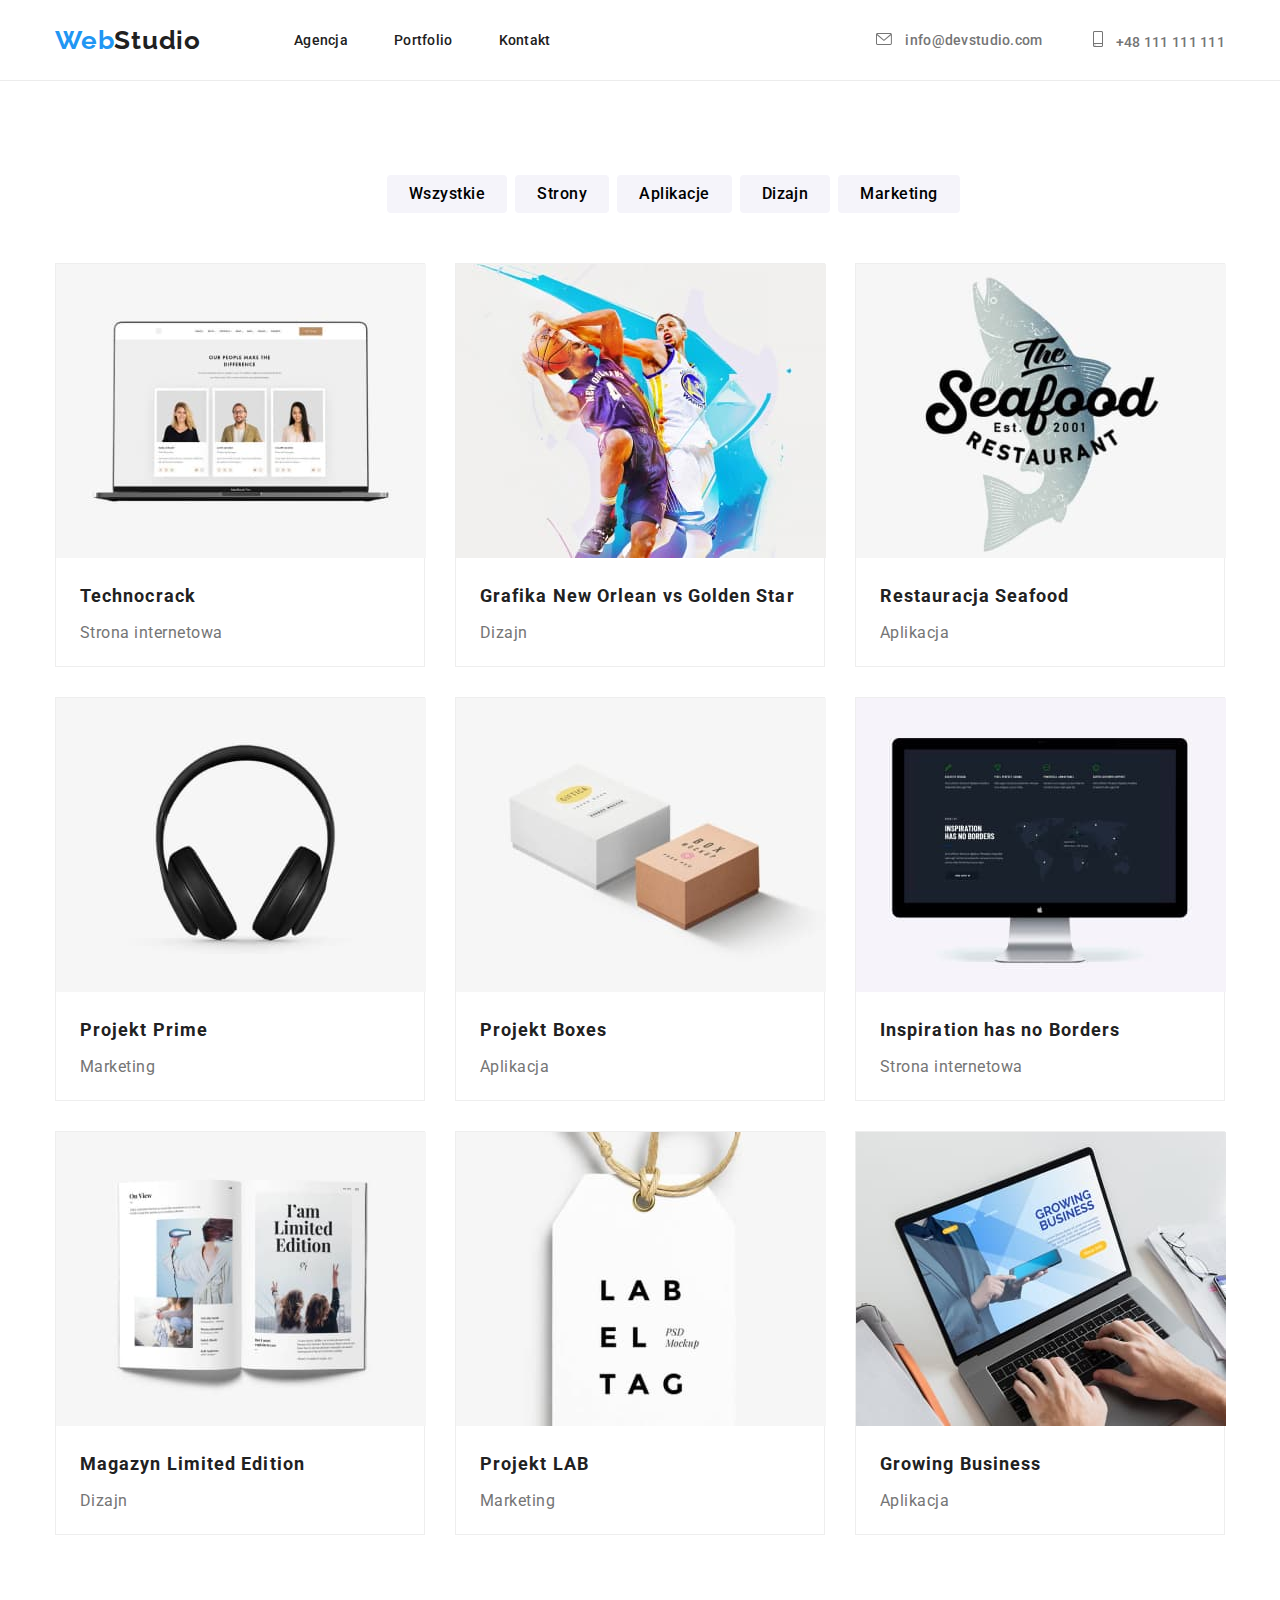
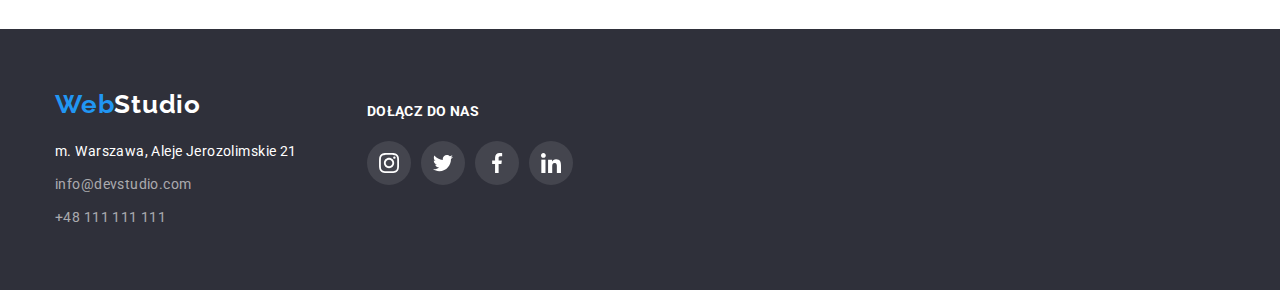
==== portfolio.html @ ac95d7ca "add folsers" ====
<!DOCTYPE html>
<html lang="en">
<head>
    <meta charset="UTF-8">
    <meta http-equiv="X-UA-Compatible" content="IE=edge">
    <meta name="viewport" content="width=device-width, initial-scale=1.0">
    <title>Portfolio</title>
    <link rel="stylesheet" href="https://cdnjs.cloudflare.com/ajax/libs/modern-normalize/1.1.0/modern-normalize.min.css">
    <link rel="preconnect" href="https://fonts.googleapis.com">
    <link rel="preconnect" href="https://fonts.gstatic.com" crossorigin>
    <link href="https://fonts.googleapis.com/css2?family=Raleway:wght@700&family=Roboto:wght@400;500;700;900&display=swap" rel="stylesheet">
     <link rel="stylesheet" href="css/style.css">
</head>


<body>
    <header class="header">    
      <div class="container">
      <a class="navigation-logo" href="index.html"><span class="navigation-logo-color">Web</span>Studio</a>      
      <nav class="navigation">
        <ul class="navigation-list list">
          <li class="navigation-list-item">
            <a class="navigation-list-link" href="#">Agencja</a>
          </li>
          <li class="navigation-list-item">
            <a class="navigation-list-link" href="portolio.html">Portfolio</a>
          </li>
          <li class="navigation-list-item">
            <a class="navigation-list-link" href="#">Kontakt</a>
          </li>
        </ul>
      </nav>

      <address class="address">
        <ul class="navigation-address list">         
          <li class="navigation-address-item">
            <a class="address-mail" href="mailto:info@devstudio.com">
              <svg class="head-icon-envelope">
                <use href="images/icons.svg/sprite.svg#icon-envelope"></use>
              </svg>
               info@devstudio.com</a>
          </li>
            
          <li class="navigation-address-item">
            <a class="address-phone-number" href="tel:+48111111111">
              <svg class="head-icon-smartphone">
                <use href="images/icons.svg/sprite.svg#icon-smartphone"></use>
              </svg>          
               +48 111 111 111</a>
          </li>
        </ul>
      </address>  
      </div>      
    </header>

    <main>

    <section class="portfolio">
        <div class="filters-portfolio container">
            <ul class="filters-list-portfolio list">
                <li class="filters-list-item-portfolio"> <button class="model-btn-portfolio" type="button_1">Wszystkie</button></li>
                <li class="filters-list-item-portfolio"> <button class="model-btn-portfolio" type="button_2">Strony</button></li>
                <li class="filters-list-item-portfolio"> <button class="model-btn-portfolio" type="button_3">Aplikacje</button></li>
                <li class="filters-list-item-portfolio"> <button class="model-btn-portfolio" type="button_4">Dizajn</button></li>
                <li class="filters-list-item-portfolio"> <button class="model-btn-portfolio" type="button_5">Marketing</button></li>
              </ul>

        </div>
    </section>

    <section class="project">
      <div class="container">
        <ul class="project-list list">
            <li class="project-list-item">
                <img class="project-list-img" src="images/image8.jpg" alt="Technocrack, Strona internetowa" width="370" height="294">
                <h3 class="third-header-project">Technocrack</h3>
                <p class="staff_p-project">Strona internetowa</p>
            </li>
            <li class="project-list-item">
                <img class="project-list-img" src="images/image9.jpg" alt="Grafika New Orlean vs Golden Star, Dizajn" width="370" height="294">
                <h3 class="third-header-project">Grafika New Orlean vs Golden Star</h3>
                <p class="staff_p-project">Dizajn</p>
            </li>
            <li class="project-list-item">
                <img class="project-list-img" src="images/image10.jpg" alt="Restauracja Seafood, Aplikacja" width="370" height="294">
                <h3 class="third-header-project">Restauracja Seafood</h3>
                <p class="staff_p-project">Aplikacja</p>
            </li>
            <li class="project-list-item">
                <img class="project-list-img" src="images/image11.jpg" alt="Projekt Prime, Marketing" width="370" height="294">
                <h3 class="third-header-project">Projekt Prime</h3>
                <p class="staff_p-project">Marketing</p>
            </li>
             <li class="project-list-item">
                <img class="project-list-img" src="images/image12.jpg" alt="Projekt Boxes, Aplikacja" width="370" height="294">
                <h3 class="third-header-project">Projekt Boxes</h3>
                <p class="staff_p-project">Aplikacja</p>
            </li>
            <li class="project-list-item">
                <img class="project-list-img" src="images/image13.jpg" alt="Inspiration has no Borders, Strona internetowa" width="370" height="294">
                <h3 class="third-header-project">Inspiration has no Borders</h3>
                <p class="staff_p-project">Strona internetowa</p>
            </li>
            <li class="project-list-item">
                <img class="project-list-img" src="images/image14.jpg" alt="Magazyn Limited Edition, Dizajn" width="370" height="294">
                <h3 class="third-header-project">Magazyn Limited Edition</h3>
                <p class="staff_p-project">Dizajn</p>
            </li>
            <li class="project-list-item">
                <img class="project-list-img" src="images/image15.jpg" alt="Projekt LAB, Marketing" width="370" height="294">
                <h3 class="third-header-project">Projekt LAB</h3>
                <p class="staff_p-project">Marketing</p>
            </li>
            <li class="project-list-item">
                <img class="project-list-img" src="images/image16.jpg" alt="Growing Business, Aplikacja" width="370" height="294">
                <h3 class="third-header-project">Growing Business</h3>
                <p class="staff_p-project">Aplikacja</p>
            </li>       
          
        </ul>
        </div>
    </section>
    </main>


     <footer class="footer section-footer">
      <div class="container">
        <div class="left-footer">
          <a class="navigation-logo-footer" href="index.html"><span class="navigation-logo-color">Web</span>Studio</a>
            <address class="footer_address">
              <ul class="footer_list list">
                <li class="footer_list_item"><p class="footer-address">m. Warszawa, Aleje Jerozolimskie 21</p></li>
                <li class="footer_list_item"><a class="footer-mail" href="mailto:info@devstudio.com">info@devstudio.com</a></li>
                 <li class="footer_list_item"><a class="footer-phone-number" href="tel:+48111111111">+48 111 111 111</a></li>
              </ul>
            </address>
        </div>
      <div class="right-footer">
         <h4 class="right-footer-h4">DOŁĄCZ DO NAS</h4>
          <ul class="social-list-footer list">
            <li class="social-list-item-footer">
              <a class="social-list-link-footer" href="#">
              <svg class="social-icon-footer">
                <use href="images/icons.svg/sprite.svg#icon-instagram"></use>
              </svg>
            </a></li>
            <li class="social-list-item-footer">
              <a class="social-list-link-footer" href="#">
              <svg class="social-icon-footer">
                <use href="images/icons.svg/sprite.svg#icon-twitter"></use>
              </svg>
            </a></li>
            <li class="social-list-item-footer">
              <a class="social-list-link-footer" href="#">
              <svg class="social-icon-footer">
                <use href="images/icons.svg/sprite.svg#icon-facebook"></use>
              </svg>
            </a></li>
            <li class="social-list-item-footer">
              <a class="social-list-link-footer" href="#">
              <svg class="social-icon-footer">
                <use href="images/icons.svg/sprite.svg#icon-linkedin"></use>
              </svg>
            </a></li>
          </ul>
        </div> 
      </div>
    </footer>
  </body>
</html>
---- css/style.css ----
:root{
    --font-family: 'Roboto', sans-serif;
    --secondary-font:'Raleway', sans-serif;
    --main-color: #2196F3;
    --family-color: #212121;
}

body{
   font-family: var(--font-family); 
   color: var(--family-color);
}

a {
    text-decoration: none;
}


h2,
h3,
h4,
h5,
h6{
    margin: 0;  
    padding: 0;
}

ul{
    padding: 0;
    margin: 0;
}

p{
    padding: 0;
}

.list{
    list-style: none;
}

img{
    display: block;
}

.container{
    width: 1200px;
    padding: 0 15px;
    margin: 0 auto;
}

.section {
  padding-top: 94px;
  padding-bottom: 94px;
}

.section-footer{
    padding-top: 60px;
    padding-bottom: 60px;
}

/*================COMPONENTS================ */
.model-btn{
    font-weight: bold;
    font-size: 16px;
    line-height: 1.875;
    margin: 0 auto;
    display: block;
    

    /* identical to box height, or 187% */
    align-items: center;
    text-align: center;
    letter-spacing: 0.06em;
    cursor: pointer;
    

    color: #FFFFFF;
    font-family:var(--font-family);
    /* position: absolute; */
    width: 200px;
    height: 50px;
    
    

    background: #2196F3;
    box-shadow: 0px 4px 4px rgba(0, 0, 0, 0.15);
    border-radius: 4px;
    border: 0;


}

.secondary-header{
    font-style: normal;
    font-weight: bold;
    font-size: 36px;
    line-height: 1.666;
    text-align: center;
    letter-spacing: 0.03em;
}

/*================END COMPONENTS================ */


/*================HEADER================ */

.header {
  border-bottom: 1px solid #ececec;
}

.header .container{
    display: flex;
    align-items: center;
    Height: 80px;
}


.navigation-logo{
   margin-right: 93px;
   font-family: var( --secondary-font);
}

.navigation-list,
.navigation-advantages-list {
    display: flex;
    align-items: center;
}

.navigation-list-item:not(:last-child) {
    margin-right: 46px;
}

.head-list-item{
    display: flex;
    align-items: center;
    justify-content: space-between;
}

.head-icon-envelope{
    width: 16px;
    height: 12px;
   fill: currentColor;
    margin-right: 10px;
}


.head-icon-smartphone{
    width: 10px;
    height: 16px;
    fill: currentColor;
    margin-right: 10px;
}
.navigation-address{
    display: flex;
    align-items: center;
}

 .header .address{
    margin-left: auto;
}

.address-mail{
    margin-right: 50px;
}

.advantages-list{
    display: flex;
    align-items: center;
    justify-content: space-between;
    margin-bottom: 30px;
}

.advantages-list-link{  
    fill:  #AFB1B8;    
}

.advantages-icon{
    width: 270px;
    height: 120px;
}

.navigation-advantages-item:not(:last-child){
    margin-right: 30px;
    top: 93px;

}
.navigation-advantages{
   padding-top: 94px;
   margin:0;
}
.navigation-advantages-item{
    top: 774px;
}

.navigation-logo,
.navigation-logo-footer {     
    font-style: normal;
    font-weight: bold;
    font-size: 26px;
    line-height: 1.192;    
    /* identical to box height */
    letter-spacing: 0.03em; 
    
}
.navigation-logo{
  color: var(--family-color);    
}

.navigation-logo-color{
    color: var(--main-color);
}

.navigation-list-link,
.address{    
    font-weight: 500;
    font-size: 14px;
    line-height: 1.143;
    letter-spacing: 0.02em;  
    color:#212121 
}


.address-mail:hover,
.address-mail:focus,
.address-phone-number:hover,
.address-phone-number:focus{
    color:var(--main-color);
    fill: var(--main-color);
}

.navigation-list-link:hover,
.navigation-list-link:focus,
.footer-mail:hover,
.footer-mail:focus,
.footer-phone-number:hover,
.footer-phone-number:focus{
    color:var(--main-color);  
}

.address{
    font-style: normal;   
    color: #757575;   
}
.address-mail,
.address-phone-number{
    color: #757575;
}


/*================END HEADER================ */

/*================BUTTON================ */


.button-content h1{
font-style: normal;
font-weight: 900;
font-size: 44px;
line-height: 1.364;

/* or 136% */
text-align: center;
letter-spacing: 0.06em;
/* width: 46.5rem; */
/* text-transform: uppercase; */
color: #FFFFFF;
width: 696px;
height: 120px;
left: 452px;
top: 280px;

margin-right: auto;
margin-left: auto;
}

.button {
  background-image: linear-gradient(
    rgba(47, 48, 58, 0.4),
    rgba(47, 48, 58, 0.4)),
    url("../images/background.jpg");
  height: 37.5rem;
  display: flex;
  align-items: center;
  background-repeat: no-repeat;
  background-position: 50% 50%;
  background-size: cover;
  position: relative;
}

/*================END BUTTON================ */

/*================NASZE ATUTY================ */

.what-we-do .secondary-header{
    margin-bottom: 50px;
    margin-top: 0;
}

.what-we-do-list{
    display: flex;
    justify-content: space-between;
}

.navigation-advantages-h4{    
    font-style: normal;
    font-weight: bold;
    font-size: 14px;
    line-height: 1.43;
    letter-spacing: 0.03em;
    text-transform: uppercase;
    left: 215px;
    top: 774px;
}

.navigation-advantages-p{    
    font-style: normal;
    font-weight: normal;
    font-size: 14px;
    line-height: 1.714;
    /* or 171% */
    letter-spacing: 0.03em;
    color: #757575;
    
}

/*================END NASZE ATUTY================ */

/*================STAFF================ */

.staff .secondary-header{
    margin-bottom: 50px;
    margin-top: 0;
}

.staff-list{
    display: flex;
    justify-content: space-between;
    
}

.third-header{
    margin-top: 30px;
    margin-bottom: 10px;
    margin-left: 99px;
}

.staff_p{
    margin: 0;
}

.third-header{   
    font-style: normal;
    font-weight: 500;
    font-size: 16px;
    line-height: 1.187;
}
.staff{
   background: #F5F4FA;
}

.staff_p{   
    font-style: normal;
    font-weight: normal;
    font-size: 16px;
    line-height: 1.187;
    text-align: center;
    margin-bottom: 16px;

    color: rgba(117, 117, 117, 0.63);    
}

.staff-list-item{  
    width: 270px;
    height: 428px;
    left: 815px;
    top: 1635px;

    background: #FFFFFF;

    /* material shadow v1 */
    box-shadow: 0px 1px 3px rgba(0, 0, 0, 0.12), 0px 1px 1px rgba(0, 0, 0, 0.14), 0px 2px 1px rgba(0, 0, 0, 0.2);
    border-radius: 0px 0px 4px 4px;
}

.social-list{
    display: flex;
    align-items: center;
    justify-content: space-between;
    padding-left: 32px;
    padding-right: 32px;
}

.social-list-link{
    display: flex;
    width: 44px;
    height: 44px;
    background-color: #FFFFFF;
    border-radius: 50%;
    align-items: center;
    justify-content: center;
    fill:  #AFB1B8;
    /* padding-left: 32px; */
    
}

.social-icon{
    width: 20px;
    height: 20px;
}

.social-list-link:hover,
.social-list-link:focus{
    fill: #FFFFFF;
    background-color: var(--main-color);
}


/*================END STAFF================ */

/*================CUSTOMER================ */

.customer{
    text-align: center;
}

.customer-list{
    display: flex;
    align-items: center;
    justify-content: space-between;
    margin-top: 50px;
}

.customer-list-link{
    display: flex;
    width: 170px;
    height: 92px;
    border: 1px solid #AFB1B8;
    box-sizing: border-box;
    border-radius: 4px;
     align-items: center;
    justify-content: center;
    fill:  #AFB1B8;
    
}

.customer-icon{
    width: 106px;
    height: 60px;
    align-items: center;
}

.customer-list-link:hover,
.customer-list-link:focus{
    fill: var(--main-color);
    border: 1px solid var(--main-color);
}

/*================END CUSTOMER================ */

/*================FOOTER================ */
.navigation-logo-footer{
    margin-top: 60px;
}

.footer-address{
    margin-top: 20px;
    margin-bottom: 9px;
}

.footer_list_item:not(:last-child){
    margin-bottom: 9px;
}

.footer{
    background: #2F303A;
}

.footer_list{    
    font-style: normal;
    font-weight: normal;
    font-size: 14px;
    line-height: 1.714;
    letter-spacing: 0.03em;
      
}
.footer-address{
    color: #FFFFFF;
} 
 
.navigation-logo-footer{
    font-family: var(--secondary-font);
}

 .footer-mail,
.footer-phone-number{
color: rgba(255, 255, 255, 0.6);
height: 16px;
}

.footer .container{
    display: flex;
}

.right-footer{
    margin-left: 70px;
    margin-top: 8px;
    margin-top: 0px;
}

.right-footer-h4{    
    font-weight: bold;
    font-size: 14px;
    line-height: 1.43;
    letter-spacing: 0.03em;
    text-transform: uppercase;
    color: #FFFFFF;
    padding-top: 12px;
    padding-bottom: 20px;
}

.social-list-footer{
    display: flex;
    align-items: center;
    justify-content: space-between;   
}

.social-list-link-footer{
    display: flex;
    width: 44px;
    height: 44px;
    background-color: rgba(255, 255, 255, 0.1);;
    border-radius: 50%;
    align-items: center;
    justify-content: center;
    fill:  #FFFFFF;   
}

.social-icon-footer{
    width: 20px;
    height: 20px;
}

.social-list-item-footer:not(:last-child) {
    margin-right: 10px;
}


.social-list-link-footer:hover,
.social-list-link-footer:focus{
    fill: #FFFFFF;
    background-color: var(--main-color);
}

/*================END FOOTER================ */

/*================PORTFOLIO================ */

.portfolio{
    padding-top: 94px;
}

.filters-list-portfolio{
    display: flex;
    align-items: center;
    margin-left: 332px;
}


.navigation-logo-footer{
  color: #FFFFFF;  
}


.third-header-project{    
    font-style: normal;
    font-weight: bold;
    font-size: 18px;
    line-height: 2;

    /* identical to box height, or 200% */
    letter-spacing: 0.06em;
    
}

.staff_p-project{
    font-style: normal;
    font-weight: normal;
    font-size: 16px;
    line-height: 1.875;

    /* identical to box height, or 187% */
    letter-spacing: 0.03em;
    color: #757575;
}


.model-btn-portfolio{
    background: #F5F4FA;
    border-radius: 4px;
    font-family:var(--font-family);
    font-style: normal;
    font-weight: 500;
    font-size: 16px;
    line-height: 1.625;

    /* identical to box height, or 162% */
    text-align: center;
    letter-spacing: 0.03em;
    cursor: pointer;
    border: 0;
    padding: 6px 22px;
}

.filters-list-item-portfolio:not(:last-child){
    margin-right:8px;
}

.model-btn-portfolio{
    margin: 0 auto;
    display: block;
}

.button_1,
.button_5{
    width: 121px;
    height: 38px;
}

.button_2{
width: 93px;
height: 38px;
margin-right: 8px;
}

.button_3{
width: 114px;
height: 38px;
}

.button_4{
width: 91px;
height: 38px;
}

.project{
    padding-top: 50px;
    padding-bottom: 94px;
}

.project-list {
  display: flex;
  justify-content: center;
  align-items: center;
  flex-wrap: wrap;
  gap: 30px;
}

.project-list-item{
    border: 1px solid #EEEEEE;
    width: 370px;
    height: 404px;
}

.project-list-item:hover,
.project-list-item:focus{
  box-shadow: 0px 1px 3px rgba(0, 0, 0, 0.12), 0px 1px 1px rgba(0, 0, 0, 0.14), 0px 2px 1px rgba(0, 0, 0, 0.2);
border-radius: 0px 0px 4px 4px;  
 cursor: pointer;
}

.third-header-project{
    margin: 0;
    padding-top: 20px;
    padding-left: 24px;
}

.staff_p-project{
    margin: 0;
    padding-top: 4px;
    padding-left: 24px;
}

.model-btn-portfolio:hover,
.model-btn-portfolio:focus{
    background: #2196F3;
    /* shadow-middle */
    box-shadow: 0px 3px 1px rgba(0, 0, 0, 0.1), 0px 1px 2px rgba(0, 0, 0, 0.08), 0px 2px 2px rgba(0, 0, 0, 0.12);
    color: #FFFFFF;
}


/*================END PORTFOLIO================ */
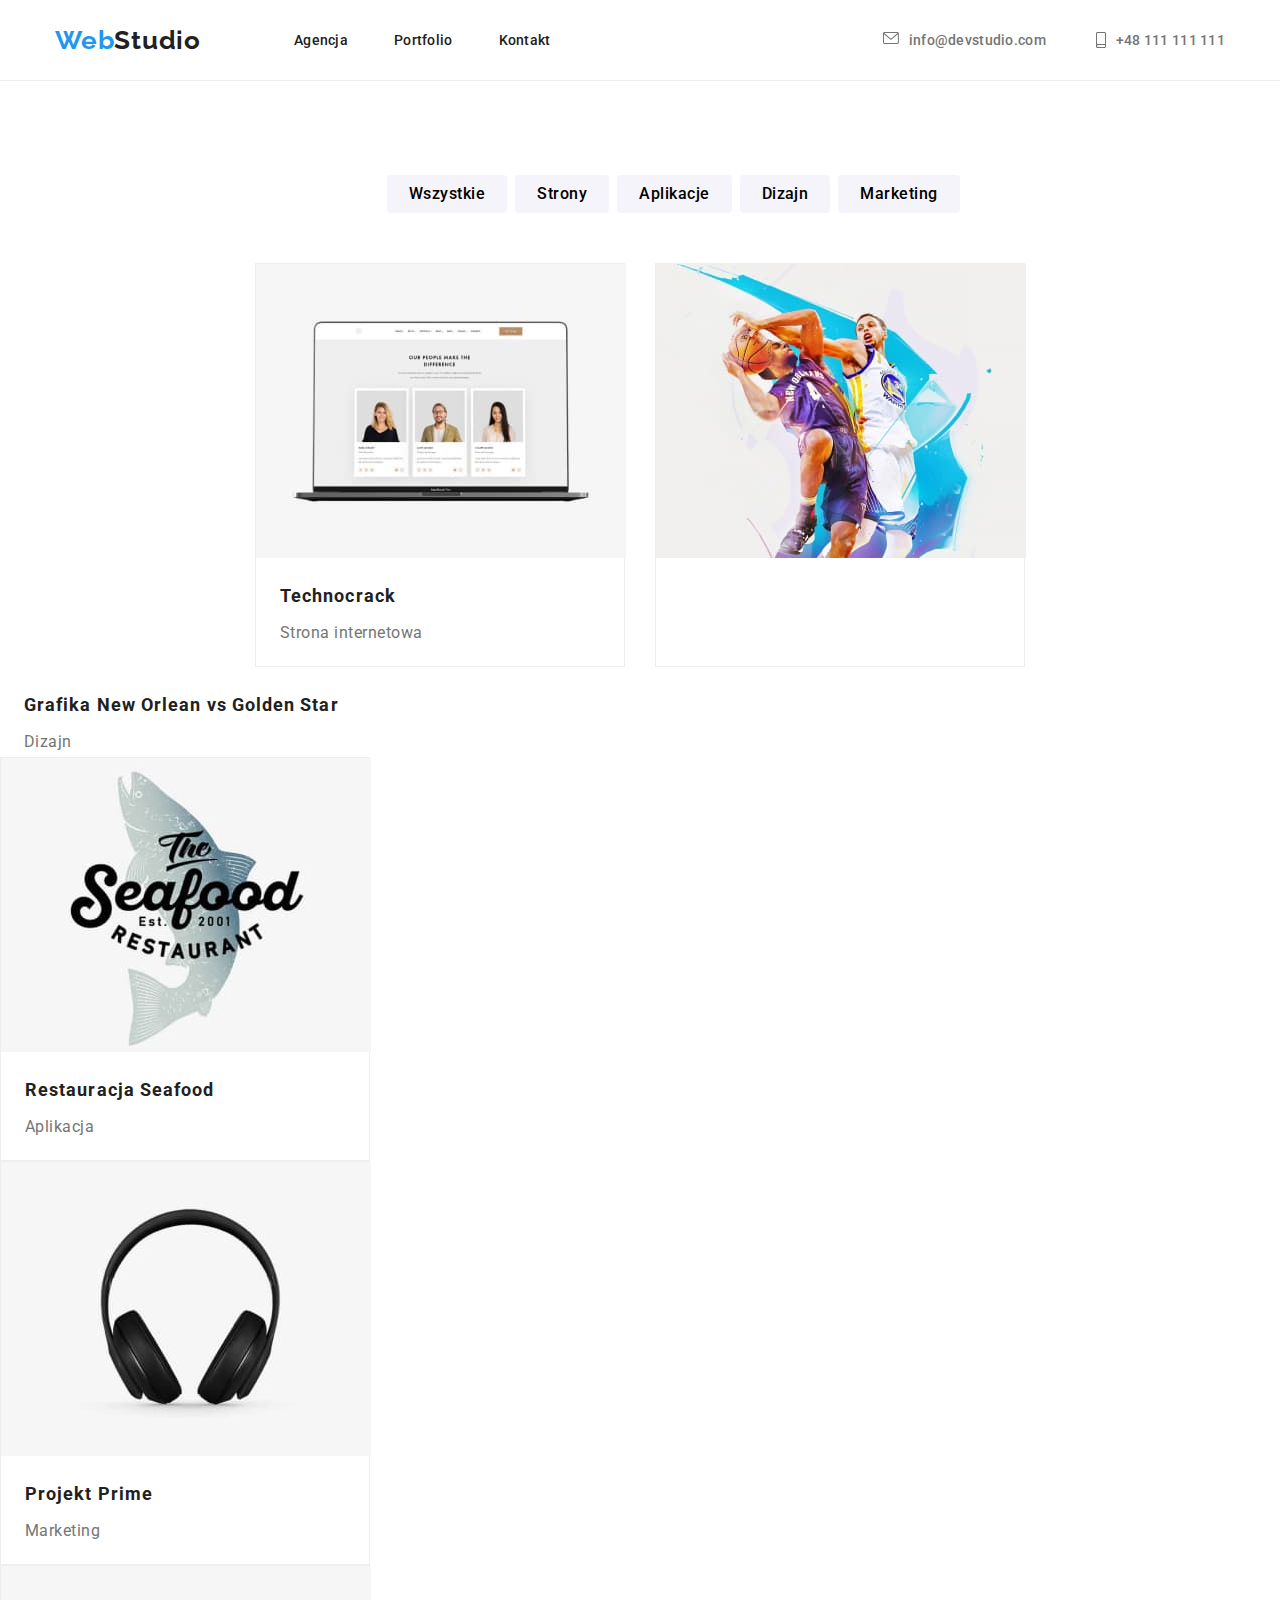
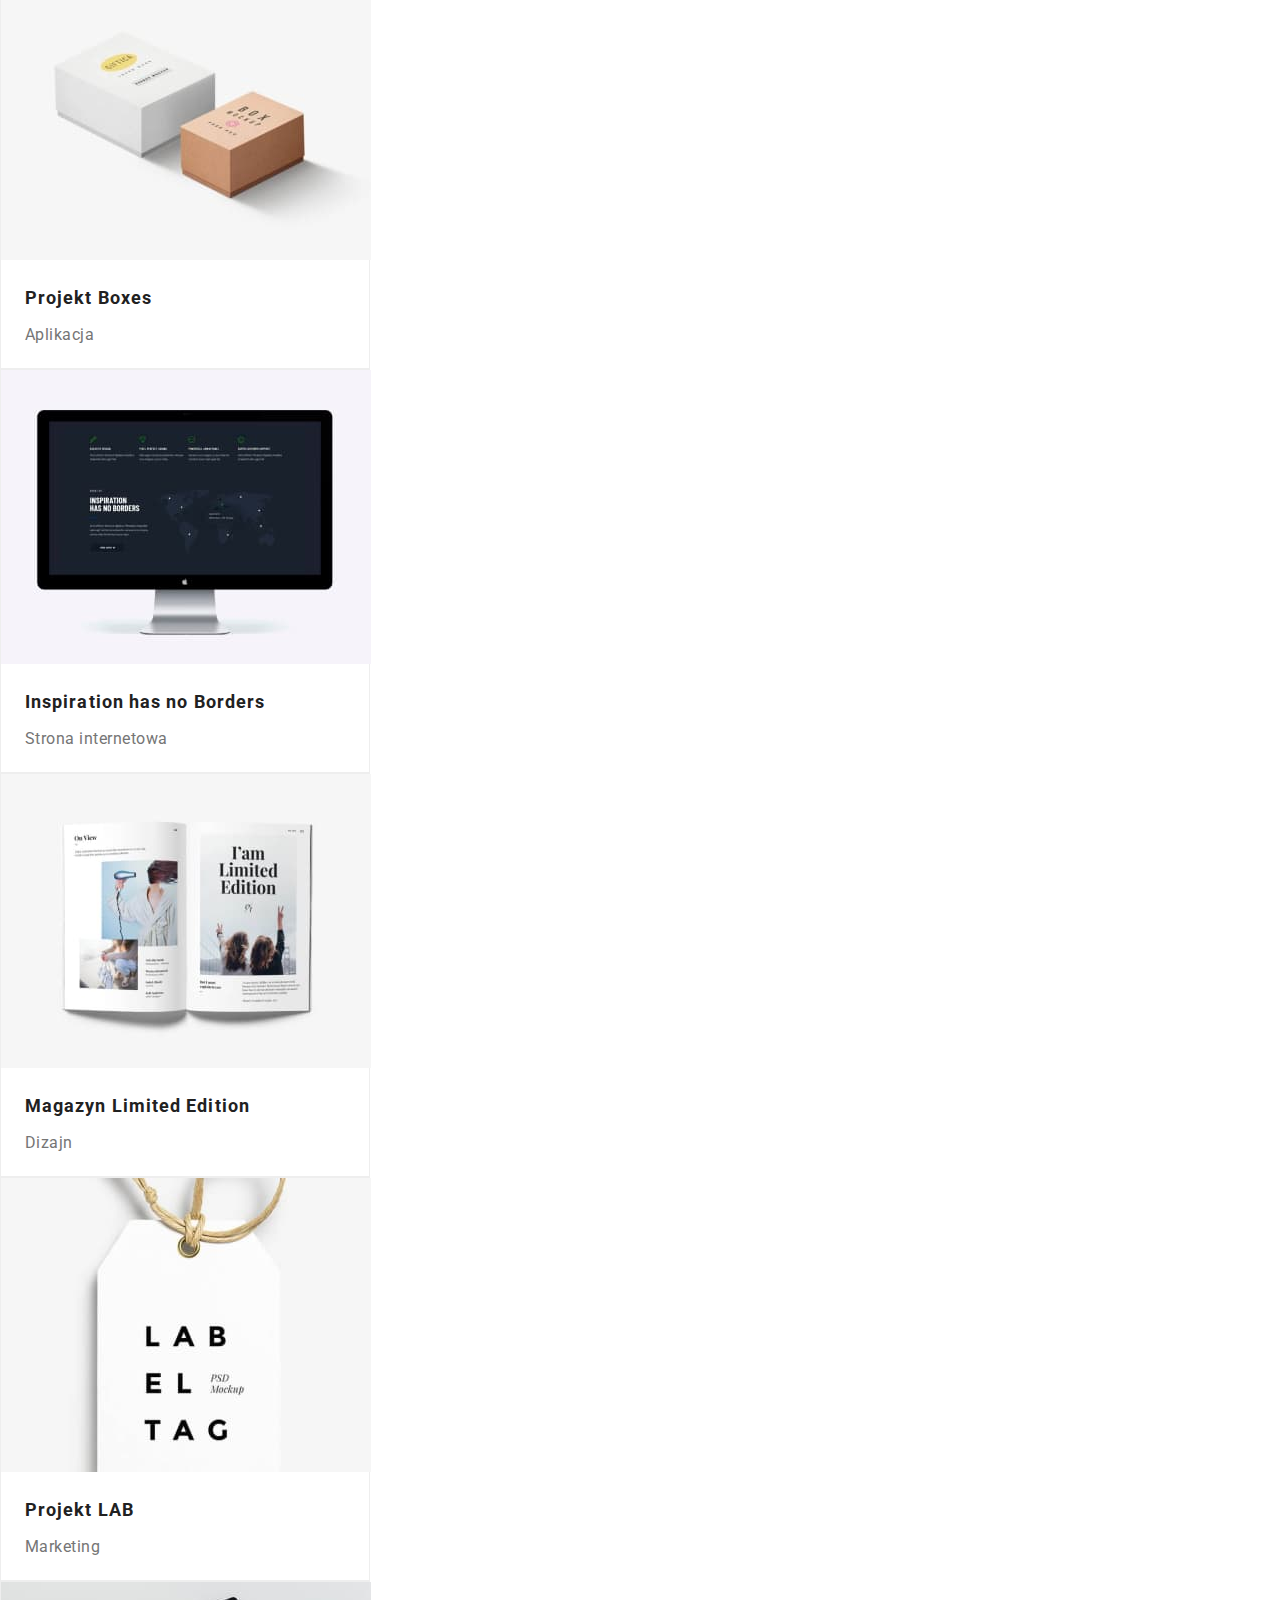
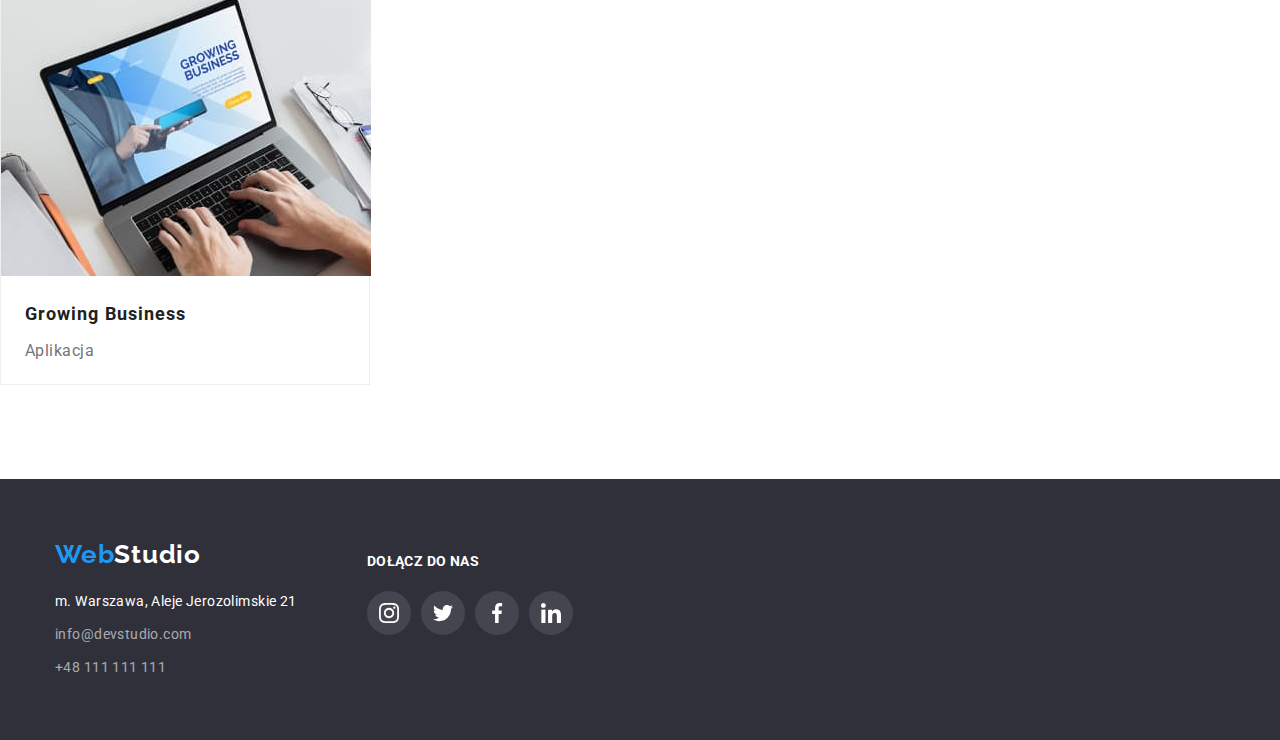
==== commit c793ba5b: "edited" ====
--- a/portfolio.html
+++ b/portfolio.html
@@ -20,7 +20,7 @@
       <nav class="navigation">
         <ul class="navigation-list list">
           <li class="navigation-list-item">
-            <a class="navigation-list-link" href="#">Agencja</a>
+            <a class="navigation-list-link" href="index.html">Agencja</a>
           </li>
           <li class="navigation-list-item">
             <a class="navigation-list-link" href="portolio.html">Portfolio</a>
@@ -77,7 +77,12 @@
                 <p class="staff_p-project">Strona internetowa</p>
             </li>
             <li class="project-list-item">
+              <div class="gallery-img"></div>
                 <img class="project-list-img" src="images/image9.jpg" alt="Grafika New Orlean vs Golden Star, Dizajn" width="370" height="294">
+                <p class="gallery-overlay">
+                  Technocrack jest popularną platformą wykorzystywaną do rozpowszechniania koronawirusa. Firmy wykorzystują tę platformę do celów szpiegowskich i ataków na niezabezpieczone serwery konkurencji
+                </p>
+              </div>
                 <h3 class="third-header-project">Grafika New Orlean vs Golden Star</h3>
                 <p class="staff_p-project">Dizajn</p>
             </li>
--- a/css/style.css
+++ b/css/style.css
@@ -64,9 +64,6 @@
     line-height: 1.875;
     margin: 0 auto;
     display: block;
-    
-
-    /* identical to box height, or 187% */
     align-items: center;
     text-align: center;
     letter-spacing: 0.06em;
@@ -75,18 +72,12 @@
 
     color: #FFFFFF;
     font-family:var(--font-family);
-    /* position: absolute; */
     width: 200px;
     height: 50px;
-    
-    
-
     background: #2196F3;
     box-shadow: 0px 4px 4px rgba(0, 0, 0, 0.15);
     border-radius: 4px;
     border: 0;
-
-
 }
 
 .secondary-header{
@@ -196,8 +187,7 @@
     font-style: normal;
     font-weight: bold;
     font-size: 26px;
-    line-height: 1.192;    
-    /* identical to box height */
+    line-height: 1.192; 
     letter-spacing: 0.03em; 
     
 }
@@ -236,13 +226,45 @@
     color:var(--main-color);  
 }
 
+.navigation-list-link,
+.address-mail,
+.address-phone-number,
+.footer-mail,
+.footer-phone-number{
+    transition: color 250ms cubic-bezier(0.4, 0, 0.2, 1);
+}
+
+/* .navigation-list-link::after{
+    content: "";
+    position: absolute;
+    width: 100%;
+    height: 4px;
+    left: 0;
+    bottom: -33px;
+    display: none;
+
+    background-color: transparent;
+    border-radius: 2px;
+    display:none;
+    transition: background-color 250ms cubic-bezier(0.4, 0, 0.2, 1);
+}
+
+.navigation-list-link:hover::after,
+.navigation-list-link:focus::after{
+    display: flex;
+    background-color: var(--main-color);
+} */
+
+
 .address{
     font-style: normal;   
     color: #757575;   
 }
+
 .address-mail,
 .address-phone-number{
     color: #757575;
+    display: flex;
 }
 
 
@@ -257,11 +279,9 @@
 font-size: 44px;
 line-height: 1.364;
 
-/* or 136% */
+
 text-align: center;
 letter-spacing: 0.06em;
-/* width: 46.5rem; */
-/* text-transform: uppercase; */
 color: #FFFFFF;
 width: 696px;
 height: 120px;
@@ -284,6 +304,8 @@
   background-position: 50% 50%;
   background-size: cover;
   position: relative;
+  max-width: 1600px;
+  margin: 0 auto;
 }
 
 /*================END BUTTON================ */
@@ -298,6 +320,30 @@
 .what-we-do-list{
     display: flex;
     justify-content: space-between;
+}
+
+.what-we-do-item{
+    position: relative;
+}
+.what-we-do-h4{
+    position: absolute;
+    align-items: center;
+    bottom:0;
+    display:flex;
+    justify-content: center;
+    font-style: normal;
+    font-weight: bold;
+    font-size: 14px;
+    line-height: 16px;
+    text-align: center;
+    letter-spacing: 0.03em;
+    text-transform: uppercase;
+    color: #FFFFFF;
+    width: 370px;
+    height: 70px;
+    background: rgba(47, 48, 58, 0.8);
+
+    
 }
 
 .navigation-advantages-h4{    
@@ -316,7 +362,6 @@
     font-weight: normal;
     font-size: 14px;
     line-height: 1.714;
-    /* or 171% */
     letter-spacing: 0.03em;
     color: #757575;
     
@@ -376,7 +421,7 @@
 
     background: #FFFFFF;
 
-    /* material shadow v1 */
+  
     box-shadow: 0px 1px 3px rgba(0, 0, 0, 0.12), 0px 1px 1px rgba(0, 0, 0, 0.14), 0px 2px 1px rgba(0, 0, 0, 0.2);
     border-radius: 0px 0px 4px 4px;
 }
@@ -397,9 +442,7 @@
     border-radius: 50%;
     align-items: center;
     justify-content: center;
-    fill:  #AFB1B8;
-    /* padding-left: 32px; */
-    
+    fill:  #AFB1B8;    
 }
 
 .social-icon{
@@ -412,6 +455,13 @@
     fill: #FFFFFF;
     background-color: var(--main-color);
 }
+
+.social-list-link{
+   transition: fill 250ms cubic-bezier(0.4, 0, 0.2, 1), 
+   background-color 250ms cubic-bezier(0.4, 0, 0.2, 1)
+}
+
+ 
 
 
 /*================END STAFF================ */
@@ -453,6 +503,11 @@
     fill: var(--main-color);
     border: 1px solid var(--main-color);
 }
+.customer-list-link{
+    transition: fill 250ms cubic-bezier(0.4, 0, 0.2, 1),
+    border 250ms cubic-bezier(0.4, 0, 0.2, 1)
+}
+
 
 /*================END CUSTOMER================ */
 
@@ -550,6 +605,11 @@
     background-color: var(--main-color);
 }
 
+.social-list-link-footer{
+    transition: fill 250ms cubic-bezier(0.4, 0, 0.2, 1),
+    background-color 250ms cubic-bezier(0.4, 0, 0.2, 1)  
+}
+
 /*================END FOOTER================ */
 
 /*================PORTFOLIO================ */
@@ -575,8 +635,6 @@
     font-weight: bold;
     font-size: 18px;
     line-height: 2;
-
-    /* identical to box height, or 200% */
     letter-spacing: 0.06em;
     
 }
@@ -586,8 +644,6 @@
     font-weight: normal;
     font-size: 16px;
     line-height: 1.875;
-
-    /* identical to box height, or 187% */
     letter-spacing: 0.03em;
     color: #757575;
 }
@@ -601,22 +657,22 @@
     font-weight: 500;
     font-size: 16px;
     line-height: 1.625;
-
-    /* identical to box height, or 162% */
+    margin: 0 auto;
+    display: block;
+
     text-align: center;
     letter-spacing: 0.03em;
     cursor: pointer;
     border: 0;
     padding: 6px 22px;
+
+    transition: background-color 250ms cubic-bezier(0.4, 0, 0.2, 1),
+    box-shadow 250ms cubic-bezier(0.4, 0, 0.2, 1),
+    color 250ms cubic-bezier(0.4, 0, 0.2, 1) 
 }
 
 .filters-list-item-portfolio:not(:last-child){
     margin-right:8px;
-}
-
-.model-btn-portfolio{
-    margin: 0 auto;
-    display: block;
 }
 
 .button_1,
@@ -662,11 +718,16 @@
 
 .project-list-item:hover,
 .project-list-item:focus{
-  box-shadow: 0px 1px 3px rgba(0, 0, 0, 0.12), 0px 1px 1px rgba(0, 0, 0, 0.14), 0px 2px 1px rgba(0, 0, 0, 0.2);
-border-radius: 0px 0px 4px 4px;  
- cursor: pointer;
-}
-
+    box-shadow: 0px 1px 3px rgba(0, 0, 0, 0.12), 0px 1px 1px rgba(0, 0, 0, 0.14), 0px 2px 1px rgba(0, 0, 0, 0.2);
+    border-radius: 0px 0px 4px 4px;  
+    cursor: pointer;
+}
+
+.project-list-item{
+    transition: box-shadow 250ms cubic-bezier(0.4, 0, 0.2, 1),
+    border-radius 250ms cubic-bezier(0.4, 0, 0.2, 1)
+}
+ 
 .third-header-project{
     margin: 0;
     padding-top: 20px;
@@ -681,11 +742,41 @@
 
 .model-btn-portfolio:hover,
 .model-btn-portfolio:focus{
-    background: #2196F3;
-    /* shadow-middle */
+    background-color: #2196F3;
     box-shadow: 0px 3px 1px rgba(0, 0, 0, 0.1), 0px 1px 2px rgba(0, 0, 0, 0.08), 0px 2px 2px rgba(0, 0, 0, 0.12);
     color: #FFFFFF;
 }
 
-
+.gallery-img {
+  position: relative;
+  overflow: hidden;
+}
+
+.gallery-overlay {
+  position: absolute;
+  height: 100%;
+  width: 100%;
+  top: 100%;
+  right: 0;
+  bottom: 0;
+  left: 0;
+  font-size: 18px;
+  line-height: 28px;
+  letter-spacing: 0.03em;
+  color: #FFFFFF;
+  padding-top: 49px;
+  padding-bottom: 49px;
+  padding-left: 24px;
+  padding-right: 45px;
+  background: rgba(33, 150, 243, 0.9);
+  transition: transform 250ms cubic-bezier(0.4, 0, 0.2, 1);
+  display: none;
+}
+
+
+
+.project-list-item:hover .gallery-overlay {
+  transform: translateY(-100%);
+display: block;
+}
 /*================END PORTFOLIO================ */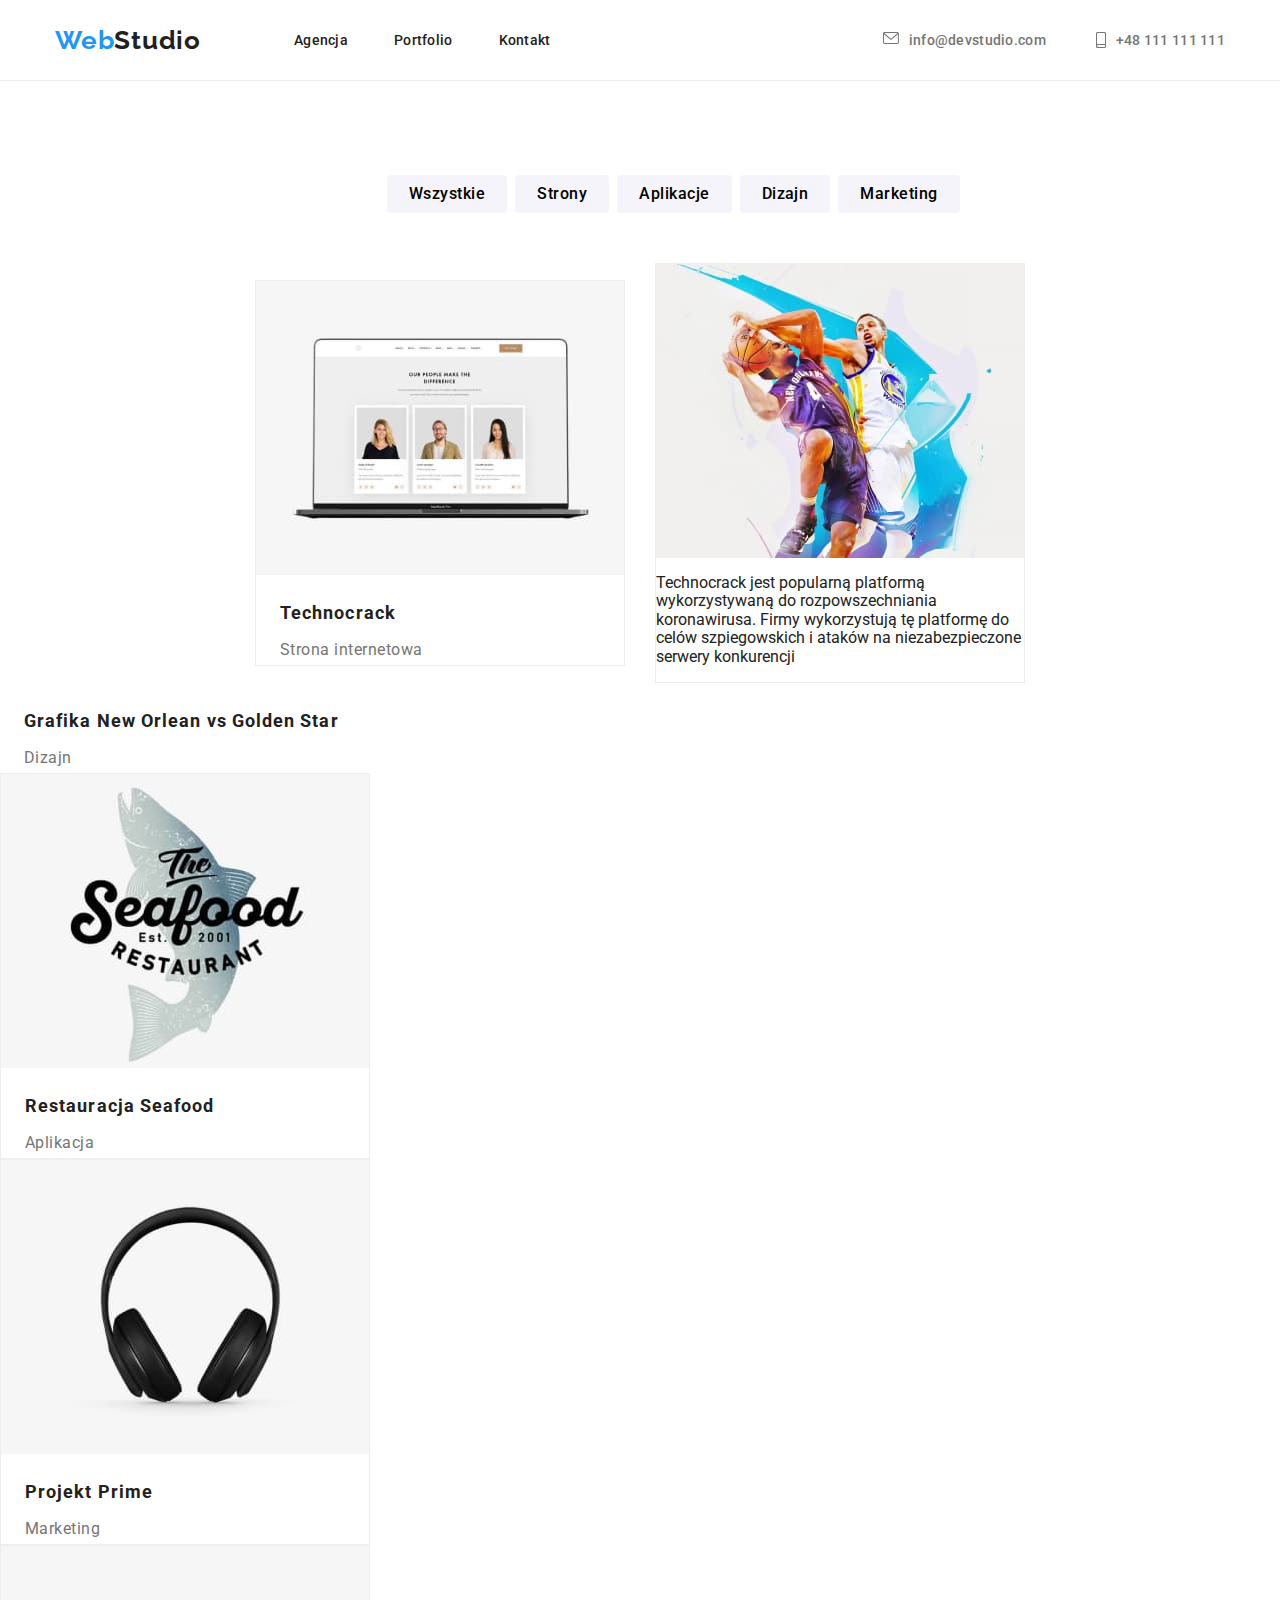
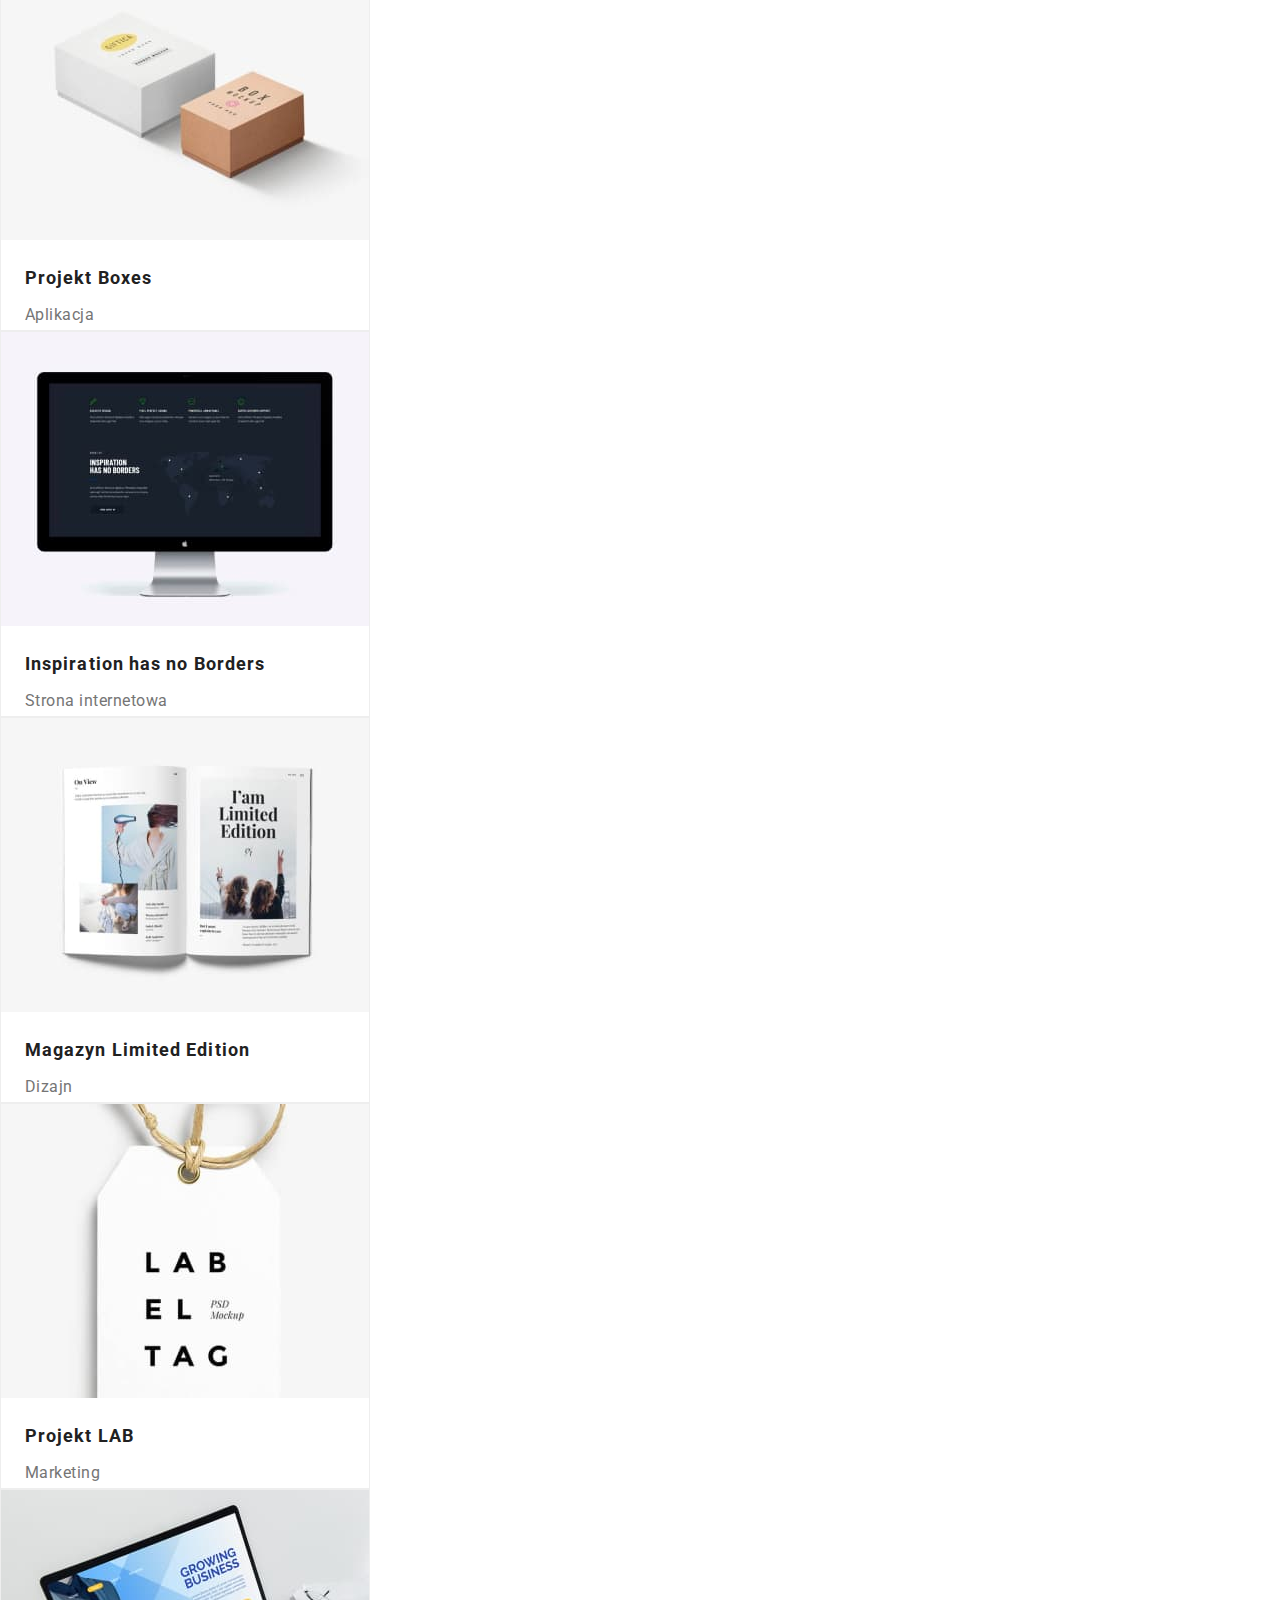
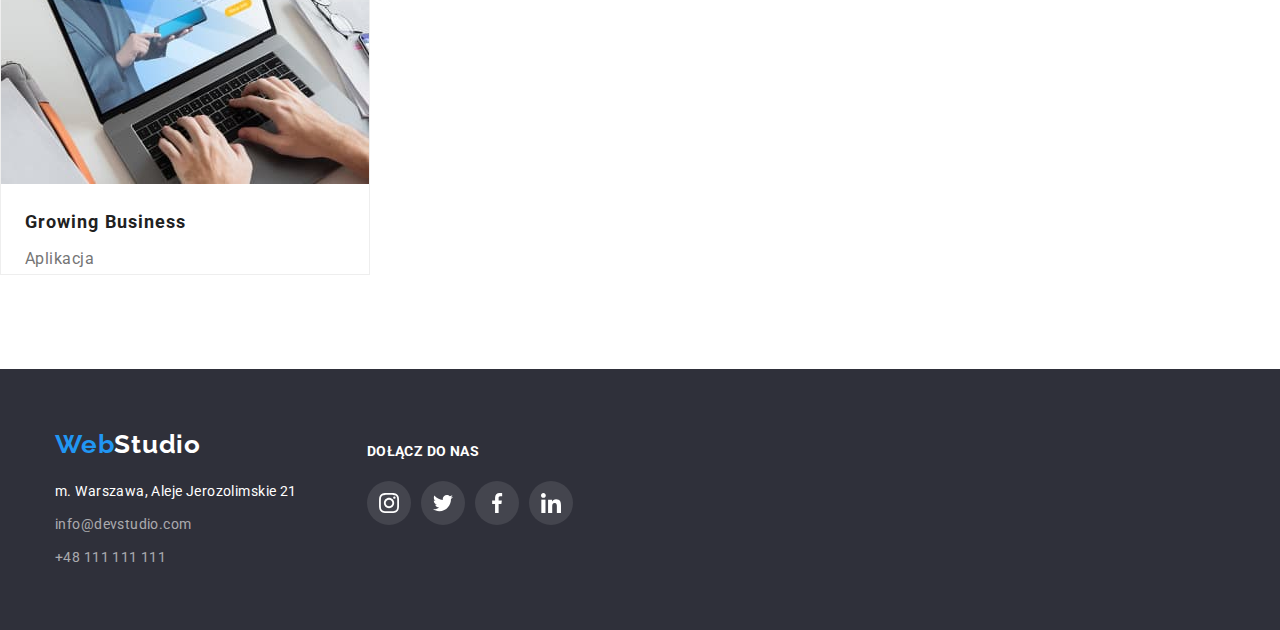
==== commit abdf2634: "modal web" ====
--- a/portfolio.html
+++ b/portfolio.html
@@ -77,7 +77,7 @@
                 <p class="staff_p-project">Strona internetowa</p>
             </li>
             <li class="project-list-item">
-              <div class="gallery-img"></div>
+              <div class="project-img"></div>
                 <img class="project-list-img" src="images/image9.jpg" alt="Grafika New Orlean vs Golden Star, Dizajn" width="370" height="294">
                 <p class="gallery-overlay">
                   Technocrack jest popularną platformą wykorzystywaną do rozpowszechniania koronawirusa. Firmy wykorzystują tę platformę do celów szpiegowskich i ataków na niezabezpieczone serwery konkurencji
--- a/css/style.css
+++ b/css/style.css
@@ -234,7 +234,7 @@
     transition: color 250ms cubic-bezier(0.4, 0, 0.2, 1);
 }
 
-/* .navigation-list-link::after{
+.navigation-list-link::after{
     content: "";
     position: absolute;
     width: 100%;
@@ -253,7 +253,7 @@
 .navigation-list-link:focus::after{
     display: flex;
     background-color: var(--main-color);
-} */
+}
 
 
 .address{
@@ -711,9 +711,12 @@
 }
 
 .project-list-item{
+    max-width: 370px;
     border: 1px solid #EEEEEE;
-    width: 370px;
-    height: 404px;
+    height: auto;
+    background-color:#FFFFFF ;
+    transition: box-shadow 250ms cubic-bezier(0.4, 0, 0.2, 1), background 250ms cubic-bezier(0.4, 0, 0.2, 1);
+    overflow: hidden;
 }
 
 .project-list-item:hover,
@@ -747,36 +750,86 @@
     color: #FFFFFF;
 }
 
-.gallery-img {
-  position: relative;
-  overflow: hidden;
-}
-
-.gallery-overlay {
-  position: absolute;
+
+.project-img{
+    position: relative;
+    width: 100%;
+    height: 100%;
+    overflow: hidden;
+}
+
+.project-img:hover .overlay {
+  transform: translatey(-100%);
+}
+
+.project-overlay{
+   position: absolute;
   height: 100%;
   width: 100%;
   top: 100%;
   right: 0;
   bottom: 0;
   left: 0;
+  background-color: var(--main-color);
+  color:#FFFFFF;
   font-size: 18px;
   line-height: 28px;
   letter-spacing: 0.03em;
-  color: #FFFFFF;
+  transition: transform 250ms cubic-bezier(0.4, 0, 0.2, 1);
   padding-top: 49px;
-  padding-bottom: 49px;
   padding-left: 24px;
   padding-right: 45px;
-  background: rgba(33, 150, 243, 0.9);
-  transition: transform 250ms cubic-bezier(0.4, 0, 0.2, 1);
-  display: none;
-}
-
-
-
-.project-list-item:hover .gallery-overlay {
-  transform: translateY(-100%);
-display: block;
-}
-/*================END PORTFOLIO================ */+  padding-bottom: 45px;
+  opacity: 0.9;
+}
+
+/*================END PORTFOLIO================ */
+/*================OKNO MODALNE================ */
+.backdrop{
+    position: fixed;
+    left: 0;
+    top: 0;
+    width: 100%;
+    height: 100%;
+    background-color: rgba(0, 0, 0, 0.2);
+    transition: opacity 250ms cubic-bezier(0.4, 0, 0.2, 1),
+    visibility 250ms cubic-bezier(0.4, 0, 0.2, 1),
+    transform 250ms cubic-bezier(0.4, 0, 0.2, 1);
+}
+
+.modal{
+   position: absolute;
+   top: 50%;
+   left: 50%;
+   transform: translate(-50%, -50%);
+   background-color: #FFFFFF;
+   width: 528px;
+   min-height: 581px;
+   transition: transform 250ms cubic-bezier(0.4, 0, 0.2, 1);
+}
+
+.close-btn{   
+position: absolute;
+width: 30px;
+height: 30px;
+right: 8px;
+top: 8px;
+
+background: #FFFFFF;
+border: 1px solid rgba(0, 0, 0, 0.1);
+border-radius:50% ;
+box-sizing: border-box;
+cursor: pointer;
+}
+
+.close-icon{
+width: 11px;
+height: 11px;   
+}
+
+.is-hidden{
+visibility: hidden;
+opacity: 0;
+pointer-events: none;
+transform: scale(0);
+}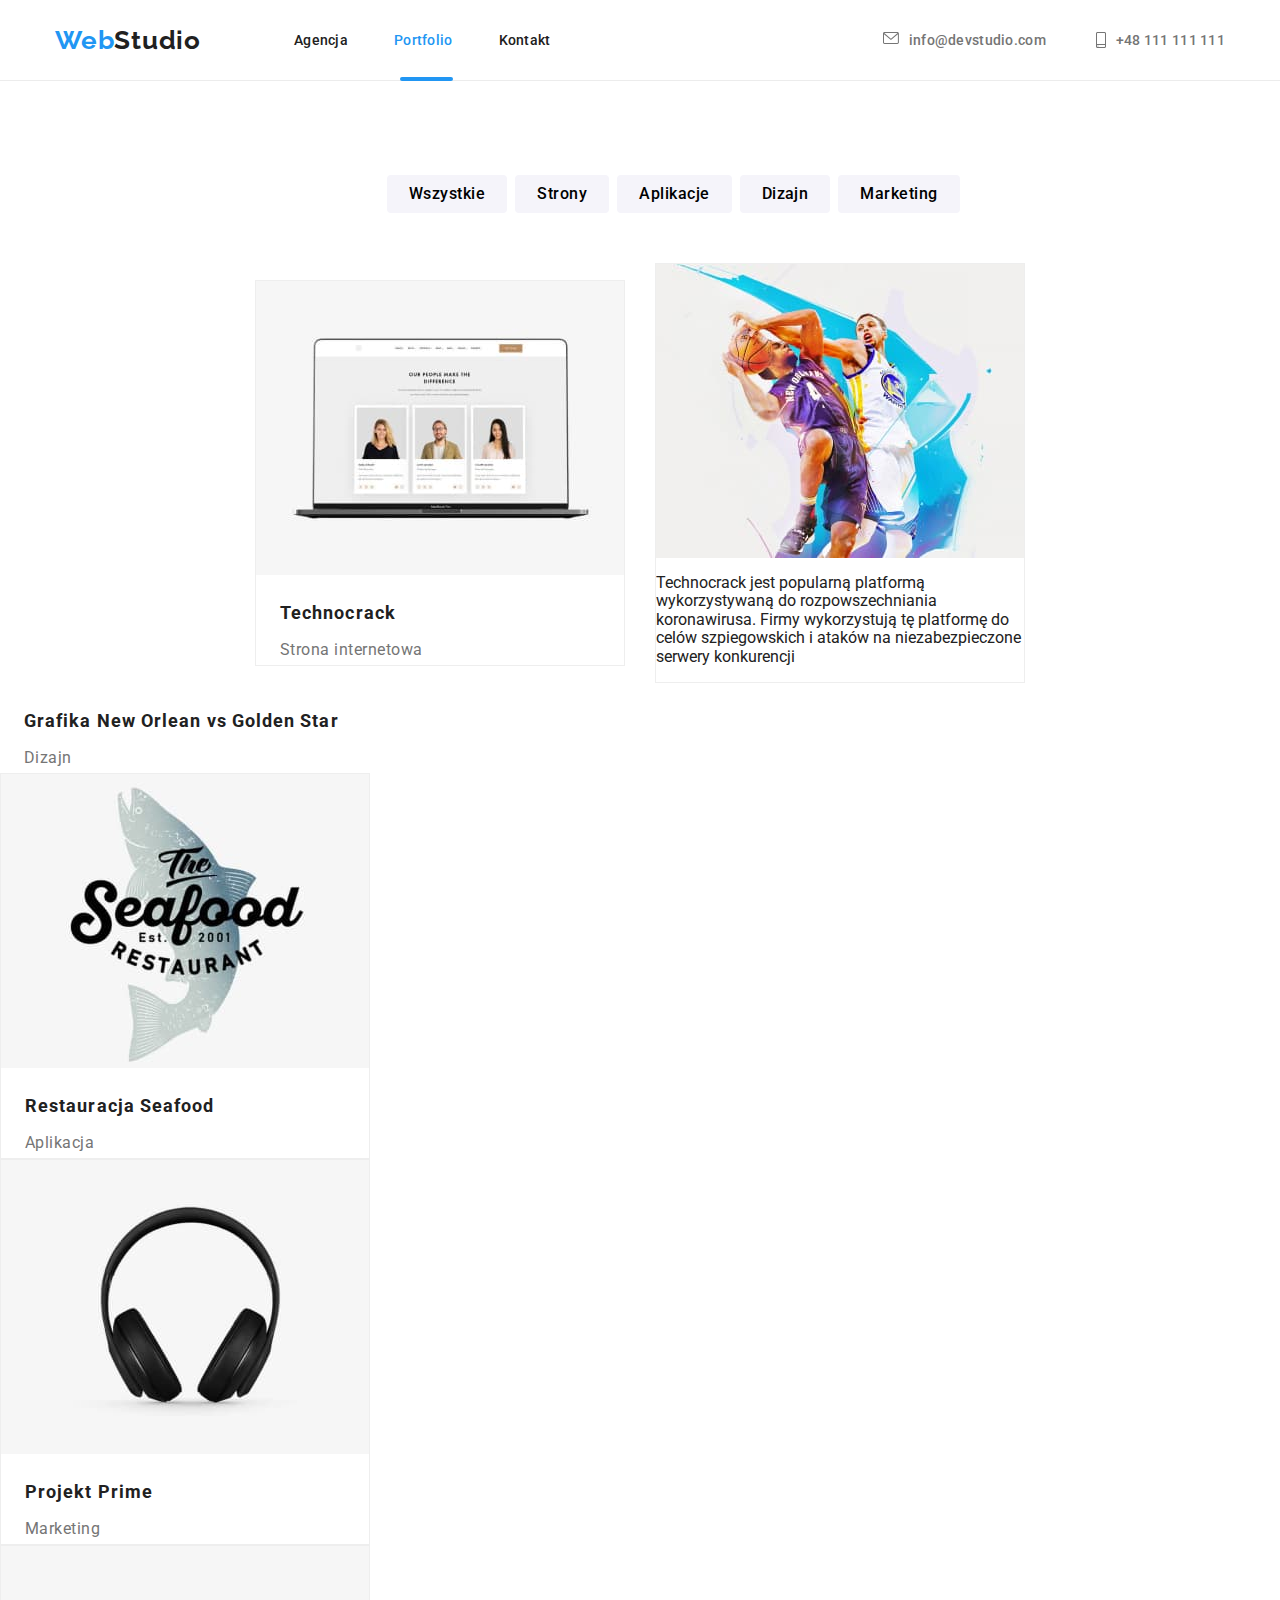
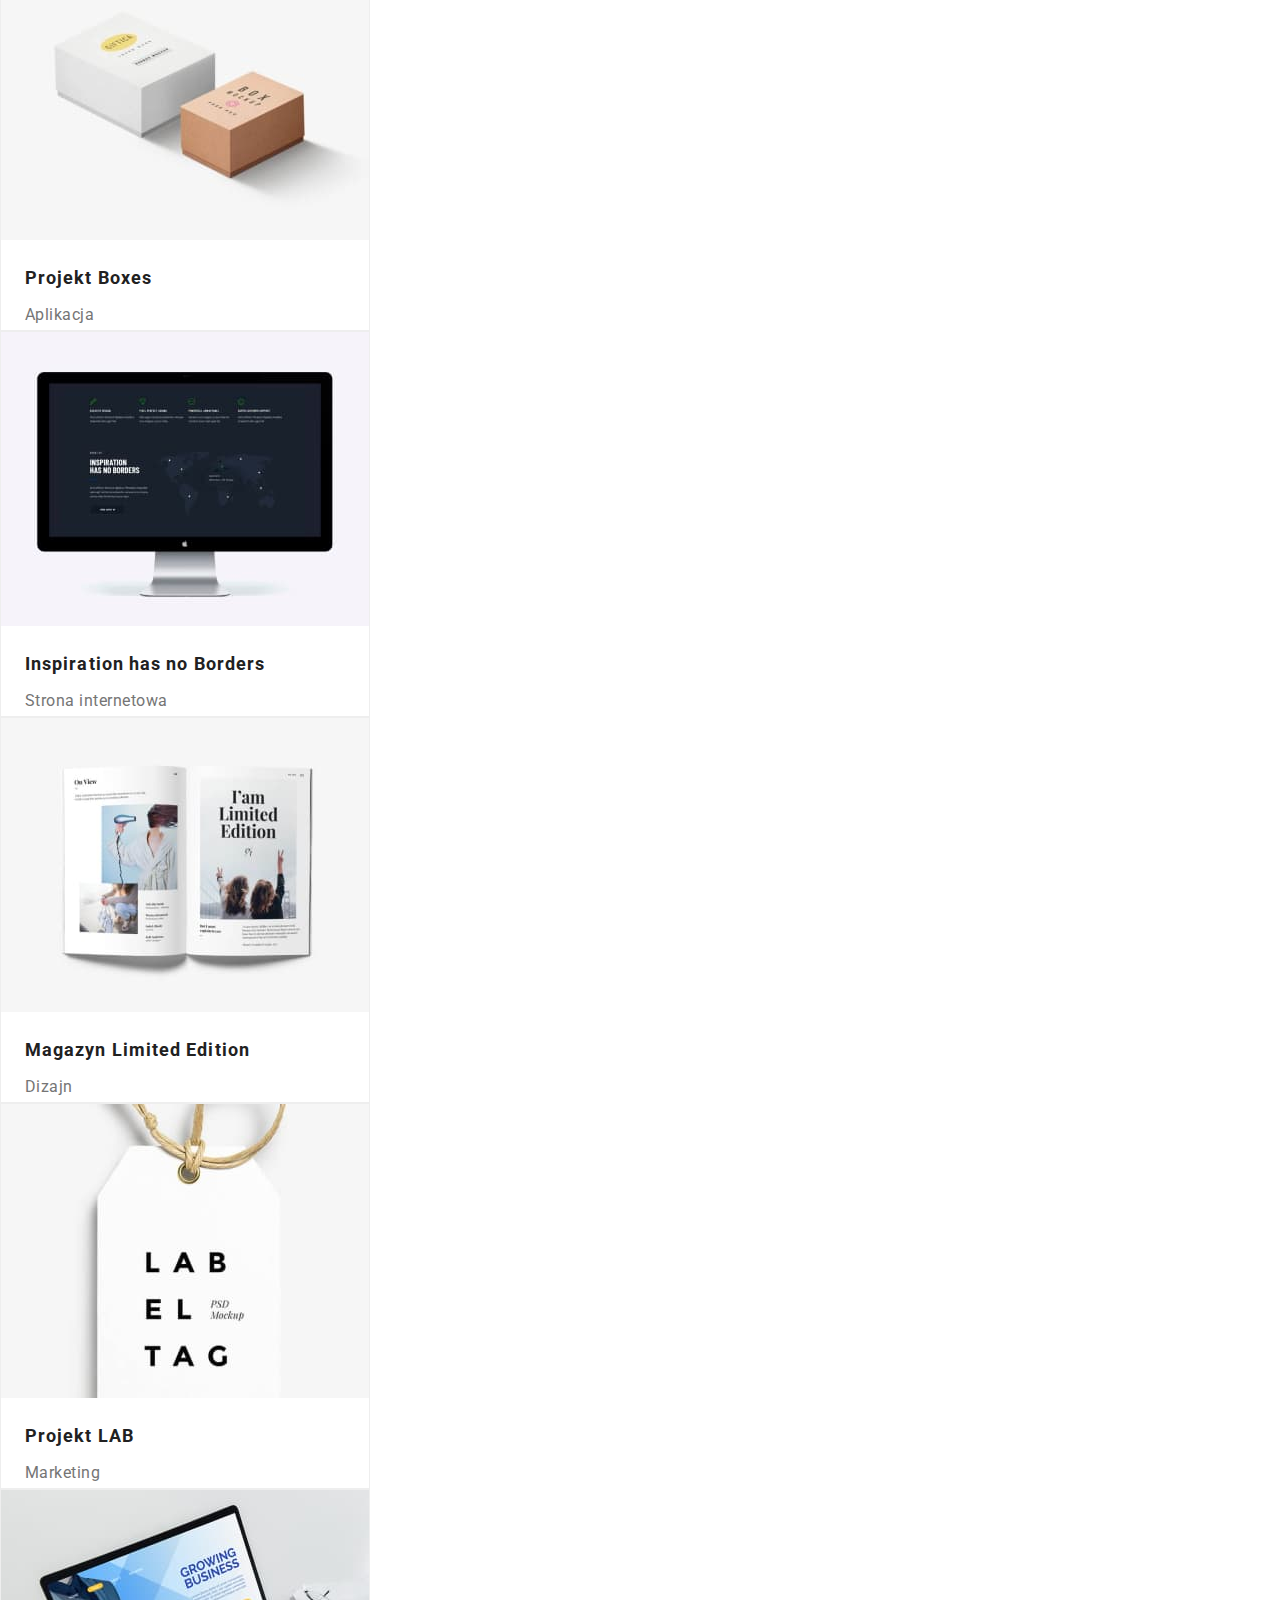
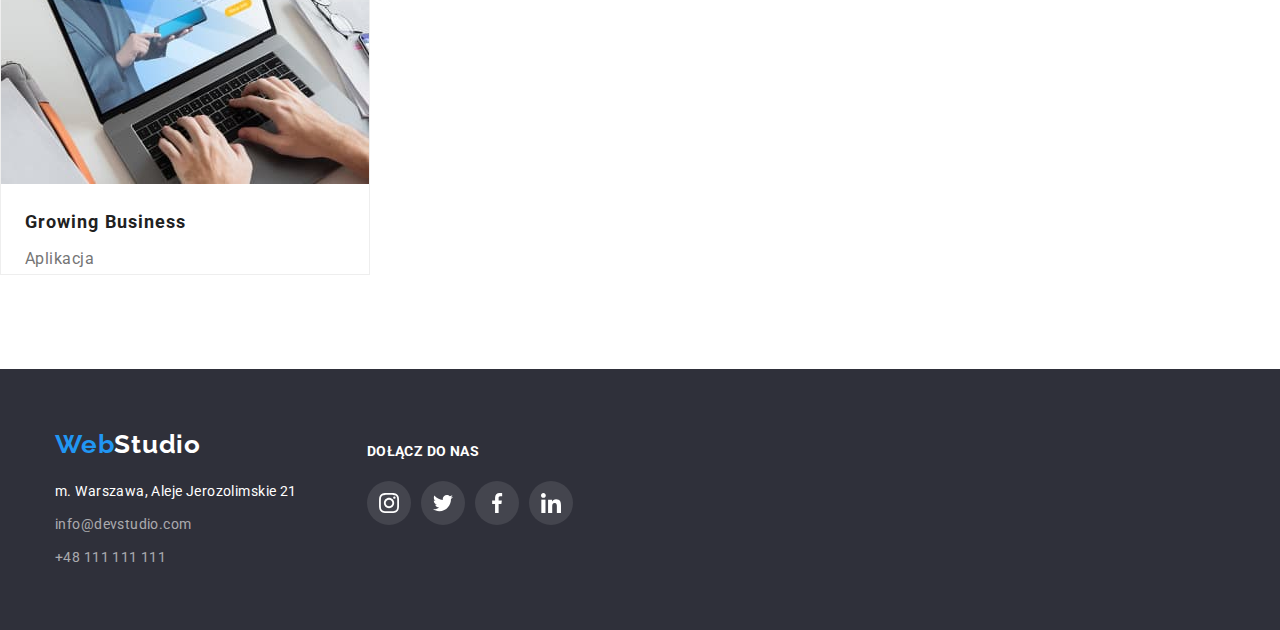
==== commit 695af984: "added underline" ====
--- a/portfolio.html
+++ b/portfolio.html
@@ -23,7 +23,7 @@
             <a class="navigation-list-link" href="index.html">Agencja</a>
           </li>
           <li class="navigation-list-item">
-            <a class="navigation-list-link" href="portolio.html">Portfolio</a>
+            <a class="navigation-list-link navigation-list-link-active" href="portfolio.html">Portfolio</a>
           </li>
           <li class="navigation-list-item">
             <a class="navigation-list-link" href="#">Kontakt</a>
--- a/css/style.css
+++ b/css/style.css
@@ -208,6 +208,9 @@
     color:#212121 
 }
 
+.navigation-list-link{
+    position: relative;
+}
 
 .address-mail:hover,
 .address-mail:focus,
@@ -235,27 +238,39 @@
 }
 
 .navigation-list-link::after{
-    content: "";
     position: absolute;
+    content: '';
+    display: block;
+    top: 45px;
+    right: 0;
+    width: 0;
+    height: 4px;
+    background-color: #2196f3;
+    border-radius: 2px;
+    transition: color 250ms cubic-bezier(0.4, 0, 0.2, 1);
+}
+
+.navigation-list-link:hover::after{
     width: 100%;
-    height: 4px;
-    left: 0;
-    bottom: -33px;
-    display: none;
-
-    background-color: transparent;
-    border-radius: 2px;
-    display:none;
-    transition: background-color 250ms cubic-bezier(0.4, 0, 0.2, 1);
-}
-
-.navigation-list-link:hover::after,
-.navigation-list-link:focus::after{
-    display: flex;
     background-color: var(--main-color);
 }
 
-
+.navigation-list-link-active {
+  width: 100%;
+  color: var(--main-color);
+}
+
+
+.navigation-list-link-active::after {
+  content: "";
+  width: 53px;
+  height: 4px;
+  position: absolute;
+  top: 45px;
+  right: 0;
+  background-color: var(--main-color);
+  border-radius: 2px;
+}
 .address{
     font-style: normal;   
     color: #757575;   
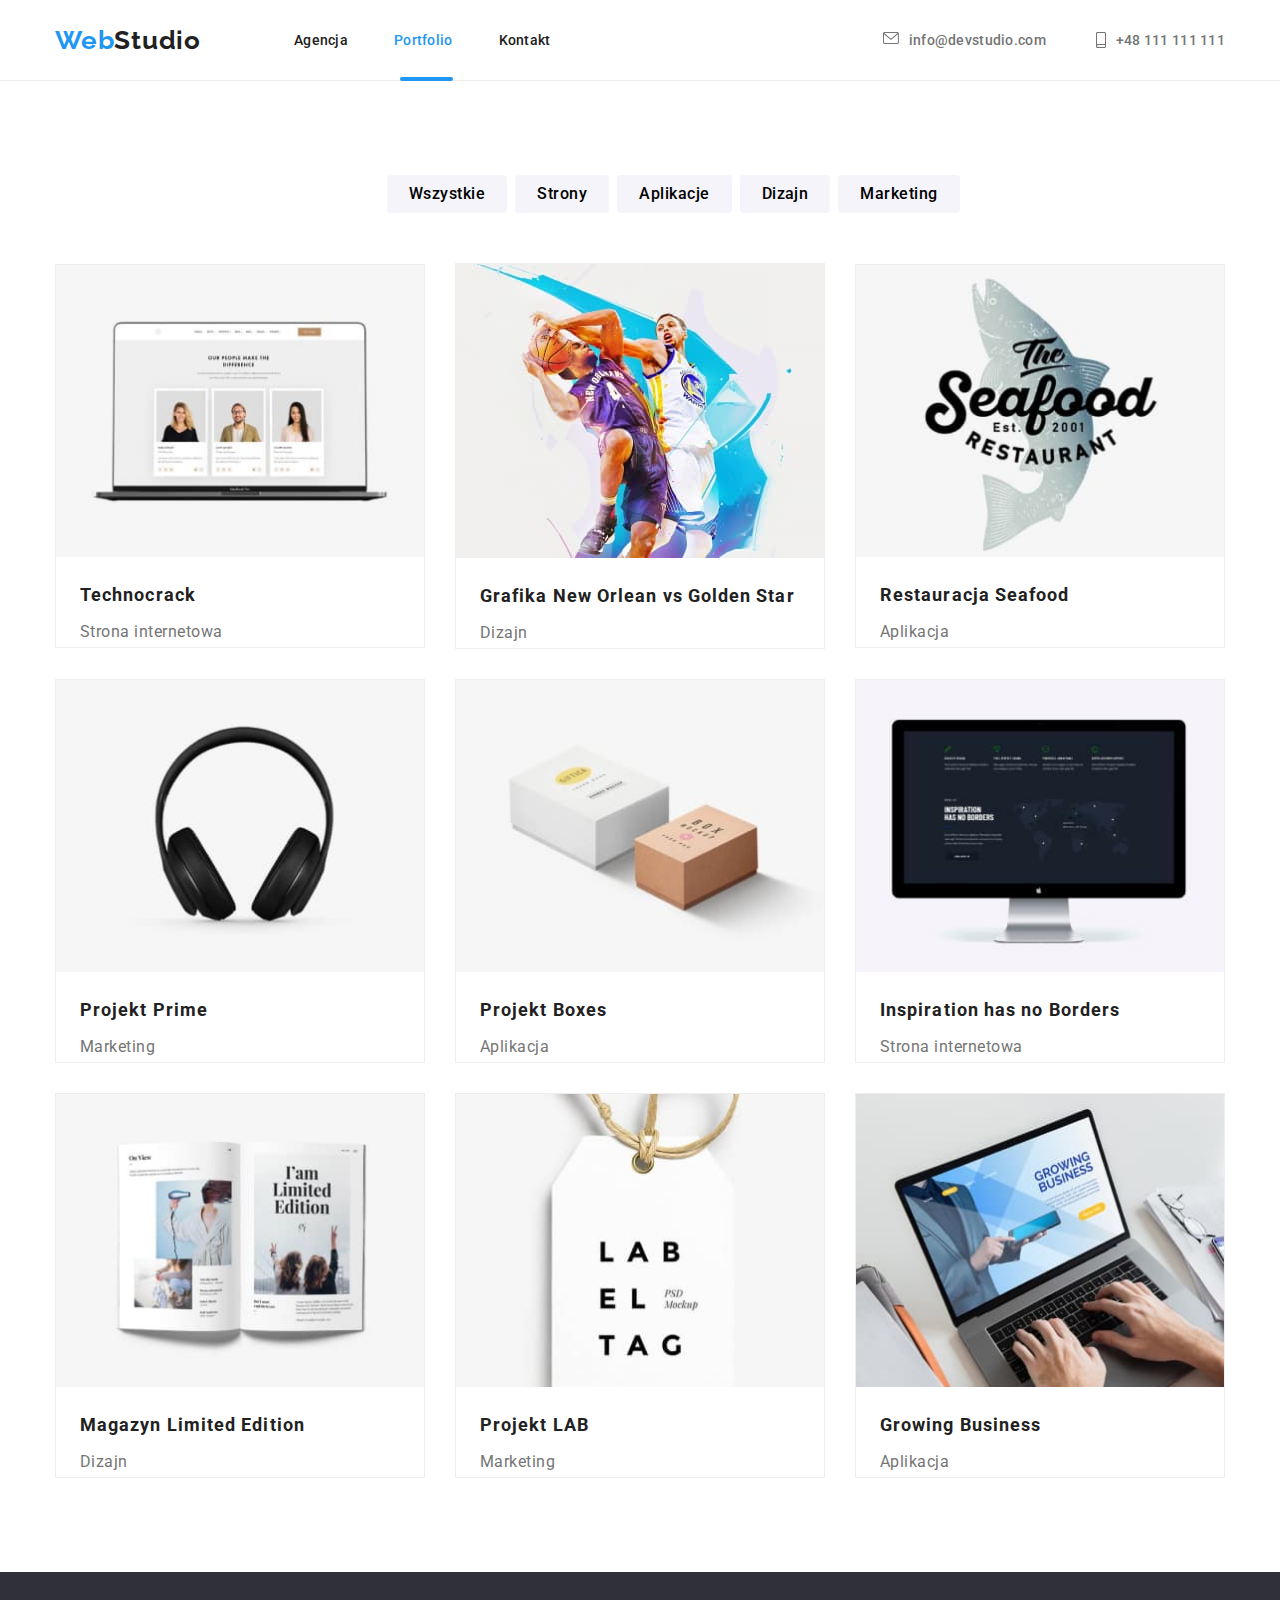
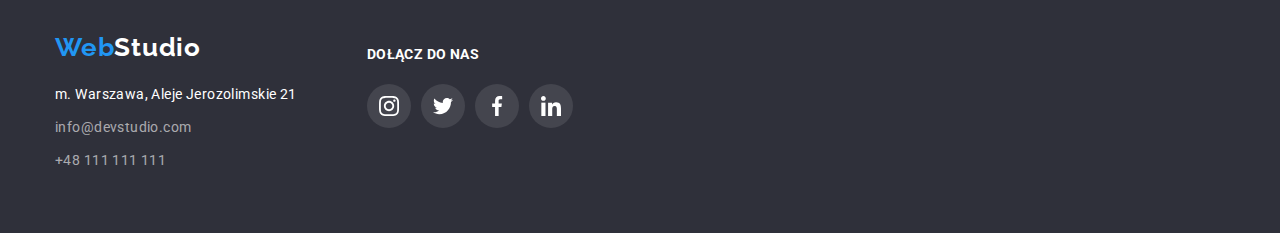
==== commit 6d5c4a42: "almost finished" ====
--- a/portfolio.html
+++ b/portfolio.html
@@ -77,12 +77,12 @@
                 <p class="staff_p-project">Strona internetowa</p>
             </li>
             <li class="project-list-item">
-              <div class="project-img"></div>
-                <img class="project-list-img" src="images/image9.jpg" alt="Grafika New Orlean vs Golden Star, Dizajn" width="370" height="294">
-                <p class="gallery-overlay">
-                  Technocrack jest popularną platformą wykorzystywaną do rozpowszechniania koronawirusa. Firmy wykorzystują tę platformę do celów szpiegowskich i ataków na niezabezpieczone serwery konkurencji
-                </p>
-              </div>
+              <div class="box">
+   <img class="image" src="images/image9.jpg"  width="370" height="294">
+  <div class="overlay">
+    <p>Technocrack jest popularną platformą wykorzystywaną do rozpowszechniania koronawirusa. Firmy wykorzystują tę platformę do celów szpiegowskich i ataków na niezabezpieczone serwery konkurencji</p>
+  </div>
+</div>
                 <h3 class="third-header-project">Grafika New Orlean vs Golden Star</h3>
                 <p class="staff_p-project">Dizajn</p>
             </li>
--- a/css/style.css
+++ b/css/style.css
@@ -726,12 +726,75 @@
 }
 
 .project-list-item{
+    position: relative;
     max-width: 370px;
     border: 1px solid #EEEEEE;
     height: auto;
     background-color:#FFFFFF ;
-    transition: box-shadow 250ms cubic-bezier(0.4, 0, 0.2, 1), background 250ms cubic-bezier(0.4, 0, 0.2, 1);
+    box-shadow: 250ms cubic-bezier(0.4, 0, 0.2, 1)  250ms cubic-bezier(0.4, 0, 0.2, 1);
     overflow: hidden;
+    margin-left: auto;
+  margin-right: auto;
+}
+
+.box {
+  position: relative;
+  max-width: 370px;
+  height: auto;
+  margin-left: auto;
+  margin-right: auto;
+  box-shadow: 250ms cubic-bezier(0.4, 0, 0.2, 1)  250ms cubic-bezier(0.4, 0, 0.2, 1);
+   overflow: hidden;
+}
+
+
+.gallery-overlay{
+font-style: normal;
+font-weight: normal;
+font-size: 18px;
+line-height: 28px;
+letter-spacing: 0.03em;
+
+color: #FFFFFF;
+}
+
+.overlay {
+  position: absolute;
+  top: 0;
+  left: 0;
+  width: 100%;
+  height: 100%;
+  transform: translatey(100%);
+  transition: transform 250ms ease;
+  
+}
+
+
+
+.overlay > p {
+  color: #fff;
+  padding: 10px;
+  margin: 0;
+  font-size: 18px;
+}
+
+
+
+
+.box:hover .overlay {
+  transform: translatey(0);
+}
+
+.overlay {
+  position: absolute;
+  top: 0;
+  left: 0;
+  width: 370px;
+  height: 294px;
+ 
+  transform: translatey(100%);
+  transition: transform 250ms ease;
+  
 }
 
 .project-list-item:hover,
@@ -764,9 +827,16 @@
     box-shadow: 0px 3px 1px rgba(0, 0, 0, 0.1), 0px 1px 2px rgba(0, 0, 0, 0.08), 0px 2px 2px rgba(0, 0, 0, 0.12);
     color: #FFFFFF;
 }
-
-
-.project-img{
+.overlay > p {
+  color: #FFFFFF;
+  padding: 49px;
+  margin: 0;
+  font-size: 18px;
+  letter-spacing: 0.03em;
+  background: rgba(33, 150, 243, 0.9);
+}
+
+.project-list-img{
     position: relative;
     width: 100%;
     height: 100%;
@@ -777,26 +847,7 @@
   transform: translatey(-100%);
 }
 
-.project-overlay{
-   position: absolute;
-  height: 100%;
-  width: 100%;
-  top: 100%;
-  right: 0;
-  bottom: 0;
-  left: 0;
-  background-color: var(--main-color);
-  color:#FFFFFF;
-  font-size: 18px;
-  line-height: 28px;
-  letter-spacing: 0.03em;
-  transition: transform 250ms cubic-bezier(0.4, 0, 0.2, 1);
-  padding-top: 49px;
-  padding-left: 24px;
-  padding-right: 45px;
-  padding-bottom: 45px;
-  opacity: 0.9;
-}
+
 
 /*================END PORTFOLIO================ */
 /*================OKNO MODALNE================ */
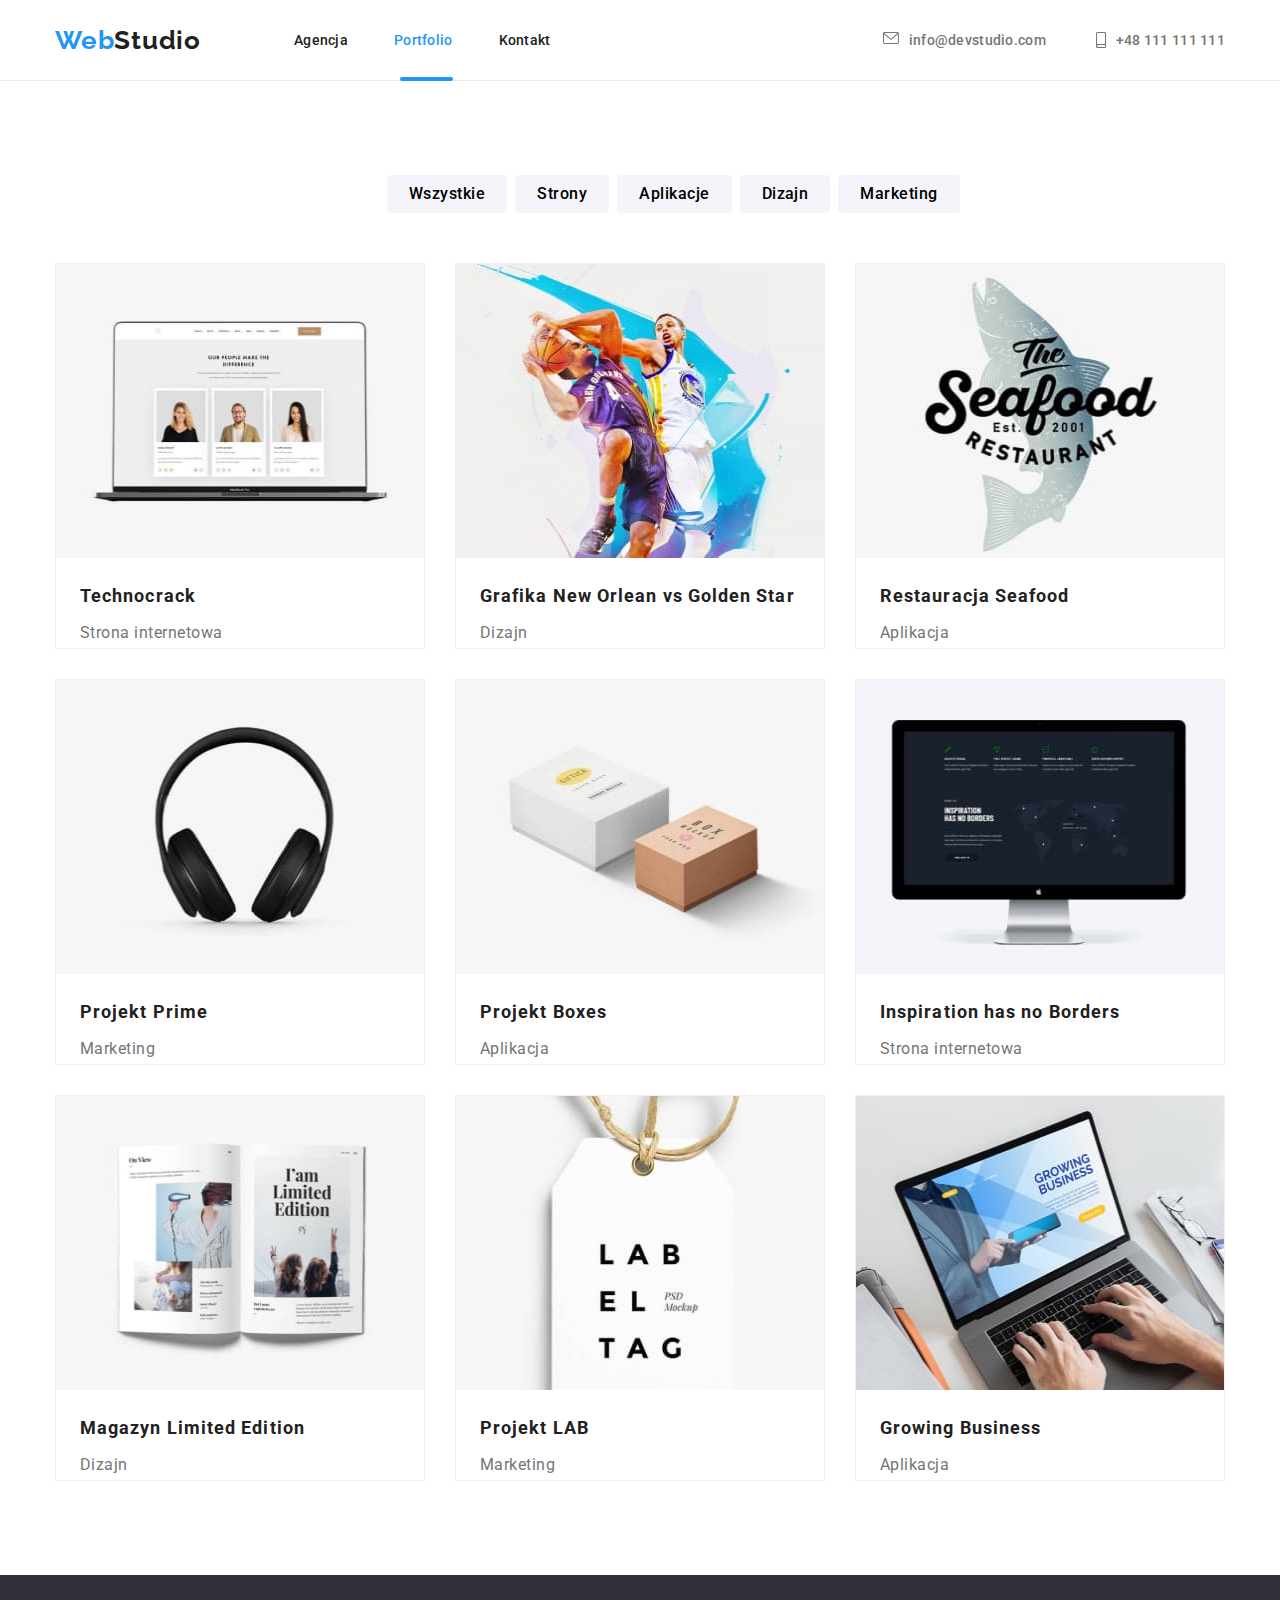
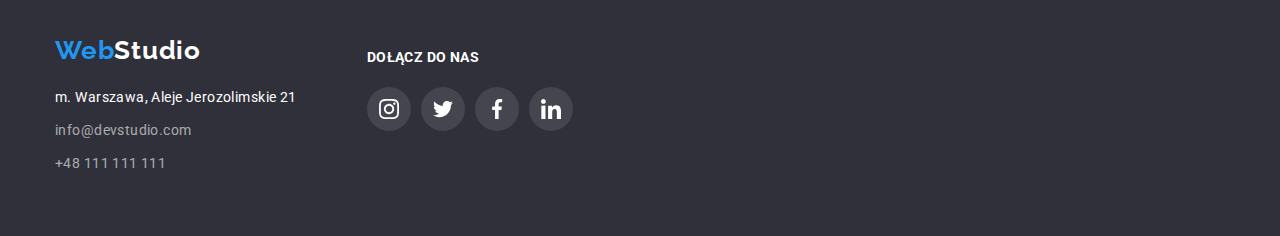
==== commit 416a7176: "finished" ====
--- a/portfolio.html
+++ b/portfolio.html
@@ -1,175 +1,369 @@
 <!DOCTYPE html>
 <html lang="en">
-<head>
-    <meta charset="UTF-8">
-    <meta http-equiv="X-UA-Compatible" content="IE=edge">
-    <meta name="viewport" content="width=device-width, initial-scale=1.0">
+  <head>
+    <meta charset="UTF-8" />
+    <meta http-equiv="X-UA-Compatible" content="IE=edge" />
+    <meta name="viewport" content="width=device-width, initial-scale=1.0" />
     <title>Portfolio</title>
-    <link rel="stylesheet" href="https://cdnjs.cloudflare.com/ajax/libs/modern-normalize/1.1.0/modern-normalize.min.css">
-    <link rel="preconnect" href="https://fonts.googleapis.com">
-    <link rel="preconnect" href="https://fonts.gstatic.com" crossorigin>
-    <link href="https://fonts.googleapis.com/css2?family=Raleway:wght@700&family=Roboto:wght@400;500;700;900&display=swap" rel="stylesheet">
-     <link rel="stylesheet" href="css/style.css">
-</head>
-
-
-<body>
-    <header class="header">    
+    <link
+      rel="stylesheet"
+      href="https://cdnjs.cloudflare.com/ajax/libs/modern-normalize/1.1.0/modern-normalize.min.css"
+    />
+    <link rel="preconnect" href="https://fonts.googleapis.com" />
+    <link rel="preconnect" href="https://fonts.gstatic.com" crossorigin />
+    <link
+      href="https://fonts.googleapis.com/css2?family=Raleway:wght@700&family=Roboto:wght@400;500;700;900&display=swap"
+      rel="stylesheet"
+    />
+    <link rel="stylesheet" href="css/style.css" />
+  </head>
+
+  <body>
+    <header class="header">
       <div class="container">
-      <a class="navigation-logo" href="index.html"><span class="navigation-logo-color">Web</span>Studio</a>      
-      <nav class="navigation">
-        <ul class="navigation-list list">
-          <li class="navigation-list-item">
-            <a class="navigation-list-link" href="index.html">Agencja</a>
-          </li>
-          <li class="navigation-list-item">
-            <a class="navigation-list-link navigation-list-link-active" href="portfolio.html">Portfolio</a>
-          </li>
-          <li class="navigation-list-item">
-            <a class="navigation-list-link" href="#">Kontakt</a>
-          </li>
-        </ul>
-      </nav>
-
-      <address class="address">
-        <ul class="navigation-address list">         
-          <li class="navigation-address-item">
-            <a class="address-mail" href="mailto:info@devstudio.com">
-              <svg class="head-icon-envelope">
-                <use href="images/icons.svg/sprite.svg#icon-envelope"></use>
-              </svg>
-               info@devstudio.com</a>
-          </li>
-            
-          <li class="navigation-address-item">
-            <a class="address-phone-number" href="tel:+48111111111">
-              <svg class="head-icon-smartphone">
-                <use href="images/icons.svg/sprite.svg#icon-smartphone"></use>
-              </svg>          
-               +48 111 111 111</a>
-          </li>
-        </ul>
-      </address>  
-      </div>      
+        <a class="navigation-logo" href="index.html"
+          ><span class="navigation-logo-color">Web</span>Studio</a
+        >
+        <nav class="navigation">
+          <ul class="navigation-list list">
+            <li class="navigation-list-item">
+              <a class="navigation-list-link" href="index.html">Agencja</a>
+            </li>
+            <li class="navigation-list-item">
+              <a
+                class="navigation-list-link navigation-list-link-active"
+                href="portfolio.html"
+                >Portfolio</a
+              >
+            </li>
+            <li class="navigation-list-item">
+              <a class="navigation-list-link" href="#">Kontakt</a>
+            </li>
+          </ul>
+        </nav>
+
+        <address class="address">
+          <ul class="navigation-address list">
+            <li class="navigation-address-item">
+              <a class="address-mail" href="mailto:info@devstudio.com">
+                <svg class="head-icon-envelope">
+                  <use href="images/icons.svg/sprite.svg#icon-envelope"></use>
+                </svg>
+                info@devstudio.com</a
+              >
+            </li>
+
+            <li class="navigation-address-item">
+              <a class="address-phone-number" href="tel:+48111111111">
+                <svg class="head-icon-smartphone">
+                  <use href="images/icons.svg/sprite.svg#icon-smartphone"></use>
+                </svg>
+                +48 111 111 111</a
+              >
+            </li>
+          </ul>
+        </address>
+      </div>
     </header>
 
     <main>
-
-    <section class="portfolio">
+      <section class="portfolio">
         <div class="filters-portfolio container">
-            <ul class="filters-list-portfolio list">
-                <li class="filters-list-item-portfolio"> <button class="model-btn-portfolio" type="button_1">Wszystkie</button></li>
-                <li class="filters-list-item-portfolio"> <button class="model-btn-portfolio" type="button_2">Strony</button></li>
-                <li class="filters-list-item-portfolio"> <button class="model-btn-portfolio" type="button_3">Aplikacje</button></li>
-                <li class="filters-list-item-portfolio"> <button class="model-btn-portfolio" type="button_4">Dizajn</button></li>
-                <li class="filters-list-item-portfolio"> <button class="model-btn-portfolio" type="button_5">Marketing</button></li>
-              </ul>
-
+          <ul class="filters-list-portfolio list">
+            <li class="filters-list-item-portfolio">
+              <button class="model-btn-portfolio" type="button_1">
+                Wszystkie
+              </button>
+            </li>
+            <li class="filters-list-item-portfolio">
+              <button class="model-btn-portfolio" type="button_2">
+                Strony
+              </button>
+            </li>
+            <li class="filters-list-item-portfolio">
+              <button class="model-btn-portfolio" type="button_3">
+                Aplikacje
+              </button>
+            </li>
+            <li class="filters-list-item-portfolio">
+              <button class="model-btn-portfolio" type="button_4">
+                Dizajn
+              </button>
+            </li>
+            <li class="filters-list-item-portfolio">
+              <button class="model-btn-portfolio" type="button_5">
+                Marketing
+              </button>
+            </li>
+          </ul>
         </div>
-    </section>
-
-    <section class="project">
-      <div class="container">
-        <ul class="project-list list">
-            <li class="project-list-item">
-                <img class="project-list-img" src="images/image8.jpg" alt="Technocrack, Strona internetowa" width="370" height="294">
-                <h3 class="third-header-project">Technocrack</h3>
-                <p class="staff_p-project">Strona internetowa</p>
-            </li>
-            <li class="project-list-item">
-              <div class="box">
-   <img class="image" src="images/image9.jpg"  width="370" height="294">
-  <div class="overlay">
-    <p>Technocrack jest popularną platformą wykorzystywaną do rozpowszechniania koronawirusa. Firmy wykorzystują tę platformę do celów szpiegowskich i ataków na niezabezpieczone serwery konkurencji</p>
-  </div>
-</div>
-                <h3 class="third-header-project">Grafika New Orlean vs Golden Star</h3>
-                <p class="staff_p-project">Dizajn</p>
-            </li>
-            <li class="project-list-item">
-                <img class="project-list-img" src="images/image10.jpg" alt="Restauracja Seafood, Aplikacja" width="370" height="294">
-                <h3 class="third-header-project">Restauracja Seafood</h3>
-                <p class="staff_p-project">Aplikacja</p>
-            </li>
-            <li class="project-list-item">
-                <img class="project-list-img" src="images/image11.jpg" alt="Projekt Prime, Marketing" width="370" height="294">
-                <h3 class="third-header-project">Projekt Prime</h3>
-                <p class="staff_p-project">Marketing</p>
-            </li>
-             <li class="project-list-item">
-                <img class="project-list-img" src="images/image12.jpg" alt="Projekt Boxes, Aplikacja" width="370" height="294">
-                <h3 class="third-header-project">Projekt Boxes</h3>
-                <p class="staff_p-project">Aplikacja</p>
-            </li>
-            <li class="project-list-item">
-                <img class="project-list-img" src="images/image13.jpg" alt="Inspiration has no Borders, Strona internetowa" width="370" height="294">
-                <h3 class="third-header-project">Inspiration has no Borders</h3>
-                <p class="staff_p-project">Strona internetowa</p>
-            </li>
-            <li class="project-list-item">
-                <img class="project-list-img" src="images/image14.jpg" alt="Magazyn Limited Edition, Dizajn" width="370" height="294">
-                <h3 class="third-header-project">Magazyn Limited Edition</h3>
-                <p class="staff_p-project">Dizajn</p>
-            </li>
-            <li class="project-list-item">
-                <img class="project-list-img" src="images/image15.jpg" alt="Projekt LAB, Marketing" width="370" height="294">
-                <h3 class="third-header-project">Projekt LAB</h3>
-                <p class="staff_p-project">Marketing</p>
-            </li>
-            <li class="project-list-item">
-                <img class="project-list-img" src="images/image16.jpg" alt="Growing Business, Aplikacja" width="370" height="294">
-                <h3 class="third-header-project">Growing Business</h3>
-                <p class="staff_p-project">Aplikacja</p>
-            </li>       
-          
-        </ul>
+      </section>
+
+      <section class="project">
+        <div class="container">
+          <ul class="project-list list">
+            <li class="project-list-item">
+              <div class="box">
+                <img
+                  class="project-list-img"
+                  src="images/image8.jpg"
+                  alt="Technocrack, Strona internetowa"
+                  width="370"
+                  height="294"
+                />
+                <div class="overlay">
+                  <p>
+                    Technocrack jest popularną platformą wykorzystywaną do
+                    rozpowszechniania koronawirusa. Firmy wykorzystują tę
+                    platformę do celów szpiegowskich i ataków na
+                    niezabezpieczone serwery konkurencji
+                  </p>
+                </div>
+              </div>
+
+              <h3 class="third-header-project">Technocrack</h3>
+              <p class="staff_p-project">Strona internetowa</p>
+            </li>
+            <li class="project-list-item">
+              <div class="box">
+                <img
+                  class="project-list-img"
+                  src="images/image9.jpg"
+                  width="370"
+                  height="294"
+                />
+                <div class="overlay">
+                  <p>
+                    Technocrack jest popularną platformą wykorzystywaną do
+                    rozpowszechniania koronawirusa. Firmy wykorzystują tę
+                    platformę do celów szpiegowskich i ataków na
+                    niezabezpieczone serwery konkurencji
+                  </p>
+                </div>
+              </div>
+              <h3 class="third-header-project">
+                Grafika New Orlean vs Golden Star
+              </h3>
+              <p class="staff_p-project">Dizajn</p>
+            </li>
+            <li class="project-list-item">
+              <div class="box">
+                <img
+                  class="project-list-img"
+                  src="images/image10.jpg"
+                  alt="Restauracja Seafood, Aplikacja"
+                  width="370"
+                  height="294"
+                />
+                <div class="overlay">
+                  <p>
+                    Technocrack jest popularną platformą wykorzystywaną do
+                    rozpowszechniania koronawirusa. Firmy wykorzystują tę
+                    platformę do celów szpiegowskich i ataków na
+                    niezabezpieczone serwery konkurencji
+                  </p>
+                </div>
+              </div>
+
+              <h3 class="third-header-project">Restauracja Seafood</h3>
+              <p class="staff_p-project">Aplikacja</p>
+            </li>
+            <li class="project-list-item">
+              <div class="box">
+                <img
+                  class="project-list-img"
+                  src="images/image11.jpg"
+                  alt="Projekt Prime, Marketing"
+                  width="370"
+                  height="294"
+                />
+                <div class="overlay">
+                  <p>
+                    Technocrack jest popularną platformą wykorzystywaną do
+                    rozpowszechniania koronawirusa. Firmy wykorzystują tę
+                    platformę do celów szpiegowskich i ataków na
+                    niezabezpieczone serwery konkurencji
+                  </p>
+                </div>
+              </div>
+
+              <h3 class="third-header-project">Projekt Prime</h3>
+              <p class="staff_p-project">Marketing</p>
+            </li>
+            <li class="project-list-item">
+              <div class="box">
+                <img
+                  class="project-list-img"
+                  src="images/image12.jpg"
+                  alt="Projekt Boxes, Aplikacja"
+                  width="370"
+                  height="294"
+                />
+                <div class="overlay">
+                  <p>
+                    Technocrack jest popularną platformą wykorzystywaną do
+                    rozpowszechniania koronawirusa. Firmy wykorzystują tę
+                    platformę do celów szpiegowskich i ataków na
+                    niezabezpieczone serwery konkurencji
+                  </p>
+                </div>
+              </div>
+
+              <h3 class="third-header-project">Projekt Boxes</h3>
+              <p class="staff_p-project">Aplikacja</p>
+            </li>
+            <li class="project-list-item">
+              <div class="box">
+                <img
+                  class="project-list-img"
+                  src="images/image13.jpg"
+                  alt="Inspiration has no Borders, Strona internetowa"
+                  width="370"
+                  height="294"
+                />
+                <div class="overlay">
+                  <p>
+                    Technocrack jest popularną platformą wykorzystywaną do
+                    rozpowszechniania koronawirusa. Firmy wykorzystują tę
+                    platformę do celów szpiegowskich i ataków na
+                    niezabezpieczone serwery konkurencji
+                  </p>
+                </div>
+              </div>
+
+              <h3 class="third-header-project">Inspiration has no Borders</h3>
+              <p class="staff_p-project">Strona internetowa</p>
+            </li>
+            <li class="project-list-item">
+              <div class="box">
+                <img
+                  class="project-list-img"
+                  src="images/image14.jpg"
+                  alt="Magazyn Limited Edition, Dizajn"
+                  width="370"
+                  height="294"
+                />
+                <div class="overlay">
+                  <p>
+                    Technocrack jest popularną platformą wykorzystywaną do
+                    rozpowszechniania koronawirusa. Firmy wykorzystują tę
+                    platformę do celów szpiegowskich i ataków na
+                    niezabezpieczone serwery konkurencji
+                  </p>
+                </div>
+              </div>
+
+              <h3 class="third-header-project">Magazyn Limited Edition</h3>
+              <p class="staff_p-project">Dizajn</p>
+            </li>
+            <li class="project-list-item">
+              <div class="box">
+                <img
+                  class="project-list-img"
+                  src="images/image15.jpg"
+                  alt="Magazyn Limited Edition, Dizajn"
+                  width="370"
+                  height="294"
+                />
+                <div class="overlay">
+                  <p>
+                    Technocrack jest popularną platformą wykorzystywaną do
+                    rozpowszechniania koronawirusa. Firmy wykorzystują tę
+                    platformę do celów szpiegowskich i ataków na
+                    niezabezpieczone serwery konkurencji
+                  </p>
+                </div>
+              </div>
+              <h3 class="third-header-project">Projekt LAB</h3>
+              <p class="staff_p-project">Marketing</p>
+            </li>
+            <li class="project-list-item">
+              <div class="box">
+                <img
+                  class="project-list-img"
+                  src="images/image16.jpg"
+                  alt="Magazyn Limited Edition, Dizajn"
+                  width="370"
+                  height="294"
+                />
+                <div class="overlay">
+                  <p>
+                    Technocrack jest popularną platformą wykorzystywaną do
+                    rozpowszechniania koronawirusa. Firmy wykorzystują tę
+                    platformę do celów szpiegowskich i ataków na
+                    niezabezpieczone serwery konkurencji
+                  </p>
+                </div>
+              </div>
+
+              <h3 class="third-header-project">Growing Business</h3>
+              <p class="staff_p-project">Aplikacja</p>
+            </li>
+          </ul>
         </div>
-    </section>
+      </section>
     </main>
 
-
-     <footer class="footer section-footer">
+    <footer class="footer section-footer">
       <div class="container">
         <div class="left-footer">
-          <a class="navigation-logo-footer" href="index.html"><span class="navigation-logo-color">Web</span>Studio</a>
-            <address class="footer_address">
-              <ul class="footer_list list">
-                <li class="footer_list_item"><p class="footer-address">m. Warszawa, Aleje Jerozolimskie 21</p></li>
-                <li class="footer_list_item"><a class="footer-mail" href="mailto:info@devstudio.com">info@devstudio.com</a></li>
-                 <li class="footer_list_item"><a class="footer-phone-number" href="tel:+48111111111">+48 111 111 111</a></li>
-              </ul>
-            </address>
+          <a class="navigation-logo-footer" href="index.html"
+            ><span class="navigation-logo-color">Web</span>Studio</a
+          >
+          <address class="footer_address">
+            <ul class="footer_list list">
+              <li class="footer_list_item">
+                <p class="footer-address">
+                  m. Warszawa, Aleje Jerozolimskie 21
+                </p>
+              </li>
+              <li class="footer_list_item">
+                <a class="footer-mail" href="mailto:info@devstudio.com"
+                  >info@devstudio.com</a
+                >
+              </li>
+              <li class="footer_list_item">
+                <a class="footer-phone-number" href="tel:+48111111111"
+                  >+48 111 111 111</a
+                >
+              </li>
+            </ul>
+          </address>
         </div>
-      <div class="right-footer">
-         <h4 class="right-footer-h4">DOŁĄCZ DO NAS</h4>
+        <div class="right-footer">
+          <h4 class="right-footer-h4">DOŁĄCZ DO NAS</h4>
           <ul class="social-list-footer list">
             <li class="social-list-item-footer">
               <a class="social-list-link-footer" href="#">
-              <svg class="social-icon-footer">
-                <use href="images/icons.svg/sprite.svg#icon-instagram"></use>
-              </svg>
-            </a></li>
+                <svg class="social-icon-footer">
+                  <use href="images/icons.svg/sprite.svg#icon-instagram"></use>
+                </svg>
+              </a>
+            </li>
             <li class="social-list-item-footer">
               <a class="social-list-link-footer" href="#">
-              <svg class="social-icon-footer">
-                <use href="images/icons.svg/sprite.svg#icon-twitter"></use>
-              </svg>
-            </a></li>
+                <svg class="social-icon-footer">
+                  <use href="images/icons.svg/sprite.svg#icon-twitter"></use>
+                </svg>
+              </a>
+            </li>
             <li class="social-list-item-footer">
               <a class="social-list-link-footer" href="#">
-              <svg class="social-icon-footer">
-                <use href="images/icons.svg/sprite.svg#icon-facebook"></use>
-              </svg>
-            </a></li>
+                <svg class="social-icon-footer">
+                  <use href="images/icons.svg/sprite.svg#icon-facebook"></use>
+                </svg>
+              </a>
+            </li>
             <li class="social-list-item-footer">
               <a class="social-list-link-footer" href="#">
-              <svg class="social-icon-footer">
-                <use href="images/icons.svg/sprite.svg#icon-linkedin"></use>
-              </svg>
-            </a></li>
-          </ul>
-        </div> 
+                <svg class="social-icon-footer">
+                  <use href="images/icons.svg/sprite.svg#icon-linkedin"></use>
+                </svg>
+              </a>
+            </li>
+          </ul>
+        </div>
       </div>
     </footer>
   </body>
-</html>+</html>
--- a/css/style.css
+++ b/css/style.css
@@ -740,10 +740,9 @@
 .box {
   position: relative;
   max-width: 370px;
-  height: auto;
+  height: 294px;
   margin-left: auto;
   margin-right: auto;
-  box-shadow: 250ms cubic-bezier(0.4, 0, 0.2, 1)  250ms cubic-bezier(0.4, 0, 0.2, 1);
    overflow: hidden;
 }
 
@@ -766,7 +765,7 @@
   height: 100%;
   transform: translatey(100%);
   transition: transform 250ms ease;
-  
+  background-color: rgba(33, 150, 243, 0.9);
 }
 
 
@@ -785,17 +784,6 @@
   transform: translatey(0);
 }
 
-.overlay {
-  position: absolute;
-  top: 0;
-  left: 0;
-  width: 370px;
-  height: 294px;
- 
-  transform: translatey(100%);
-  transition: transform 250ms ease;
-  
-}
 
 .project-list-item:hover,
 .project-list-item:focus{
@@ -833,7 +821,7 @@
   margin: 0;
   font-size: 18px;
   letter-spacing: 0.03em;
-  background: rgba(33, 150, 243, 0.9);
+ 
 }
 
 .project-list-img{
